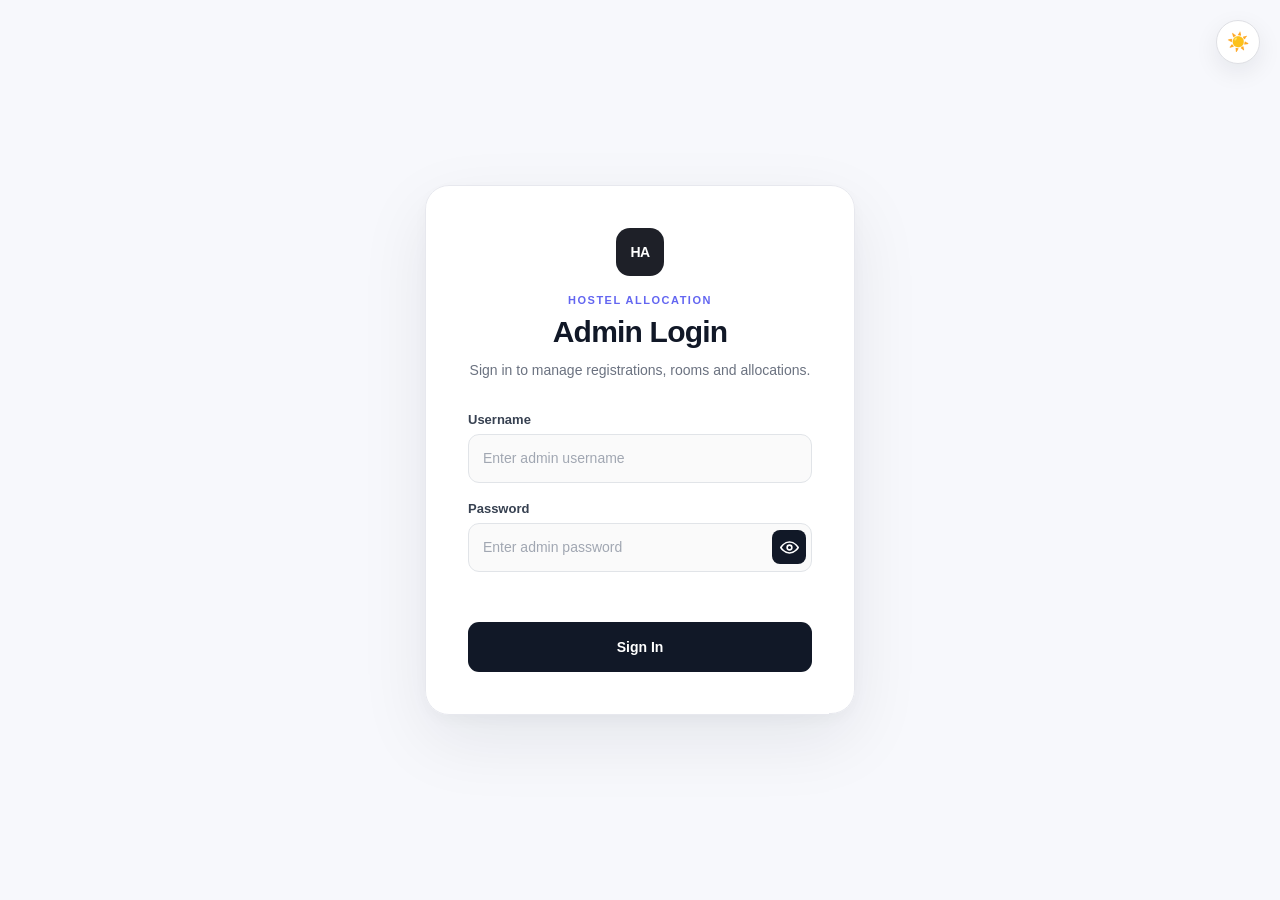
==== admin-dashboard.html @ cdb8f1ac "Add files via upload" ====
<!DOCTYPE html>
<html lang="en">
<head>
    <meta charset="UTF-8">
    <meta name="viewport" content="width=device-width, initial-scale=1.0">
    <title>Admin Dashboard - Hostel Allocation</title>
    <link rel="stylesheet" href="style.css">
    <link rel="stylesheet" href="admin-style.css">
    <link rel="stylesheet" href="admin-sidebar.css">
</head>
<body>

<div class="app-shell">

    <!-- MOBILE SIDEBAR TOGGLE -->
    <button type="button" id="sidebarToggle" class="sidebar-toggle" aria-label="Toggle sidebar" aria-expanded="false">
        <span></span><span></span><span></span>
    </button>

    <!-- SIDEBAR -->
    <aside class="sidebar" id="sidebar">

        <div class="sidebar-brand">
            <div class="brand-logo">HA</div>
            <div class="brand-text">
                <strong>Hostel Allocation</strong>
                <span>Admin Console</span>
            </div>
        </div>

        <nav class="sidebar-nav" id="sidebarNav">

            <button type="button" class="sidebar-link active" data-view="registrations">
                <span class="icon" aria-hidden="true">📋</span>
                <span>Registrations</span>
            </button>

            <div class="sidebar-section-label">Developer</div>

            <button type="button" class="sidebar-link" data-view="devtools">
                <span class="icon" aria-hidden="true">🛠️</span>
                <span>Dev Tools</span>
            </button>

        </nav>

        <div class="sidebar-footer">
            <span class="sidebar-footer-label">v1.0 · Admin Console</span>
        </div>

    </aside>

    <!-- BACKDROP for mobile sidebar -->
    <div class="sidebar-backdrop" id="sidebarBackdrop"></div>

    <div class="portal-container">

        <!-- NAVBAR -->
        <nav class="portal-nav">

            <div class="brand navbar-brand-mobile-hidden">
                <div class="brand-logo">HA</div>
                <div class="brand-text">
                    <strong>Hostel Allocation</strong>
                    <span>Admin Console</span>
                </div>
            </div>

            <div class="nav-actions">

                <button id="themeToggle" class="theme-toggle" type="button" aria-label="Toggle theme" title="Toggle theme">
                    <span id="themeIcon" aria-hidden="true">☀️</span>
                </button>

                <div class="user-menu" id="userMenu">

                    <button class="user-menu-btn" id="userMenuBtn" type="button" aria-label="Open account menu" aria-expanded="false" aria-haspopup="true">
                        <span class="user-avatar">
                            <svg viewBox="0 0 48 48" aria-hidden="true">
                                <circle cx="24" cy="17" r="8"/>
                                <path d="M8 40c1.8-8.1 7.7-12 16-12s14.2 3.9 16 12"/>
                            </svg>
                        </span>
                    </button>

                    <div class="user-dropdown" id="userDropdown" role="menu" aria-hidden="true">

                        <div class="dropdown-account">
                            <span class="dropdown-avatar">
                                <svg viewBox="0 0 48 48" aria-hidden="true">
                                    <circle cx="24" cy="17" r="8"/>
                                    <path d="M8 40c1.8-8.1 7.7-12 16-12s14.2 3.9 16 12"/>
                                </svg>
                            </span>
                            <div class="dropdown-account-info">
                                <strong id="dropdownAdminName">Admin</strong>
                                <span>Administrator</span>
                            </div>
                        </div>

                        <div class="dropdown-divider"></div>

                        <button type="button" id="dropdownLogoutBtn" class="dropdown-logout" role="menuitem">
                            <span class="logout-icon">
                                <svg viewBox="0 0 24 24" aria-hidden="true">
                                    <path d="M9 5H5v14h4"/>
                                    <path d="M14 8l4 4-4 4"/>
                                    <path d="M18 12H9"/>
                                </svg>
                            </span>
                            <span class="logout-text">Logout</span>
                        </button>

                    </div>

                </div>

            </div>

        </nav>

        <main class="portal-main admin-main">

            <!-- ================= REGISTRATIONS VIEW ================= -->
            <div class="sidebar-view" id="viewRegistrations">

                <div class="welcome-section">
                    <div>
                        <h1>Registered Students</h1>
                        <p>Everyone who has submitted their hostel registration.</p>
                    </div>
                </div>

                <!-- TABS -->
                <div class="admin-tabs" role="tablist">
                    <button type="button" class="admin-tab active" id="tabAllBtn" role="tab" aria-selected="true">
                        All Registrations
                    </button>
                    <button type="button" class="admin-tab" id="tabPriorityBtn" role="tab" aria-selected="false">
                        Priority List
                    </button>
                </div>

                <!-- ALL REGISTRATIONS TAB -->
                <div class="admin-tab-panel" id="tabAllPanel">

                    <div class="admin-toolbar">
                        <input type="text" id="regSearch" class="admin-search" placeholder="Search by name, enrollment ID, or email...">
                        <button id="refreshRegBtn" class="admin-btn secondary">Refresh</button>
                    </div>

                    <div class="admin-table-wrap">
                        <table class="admin-table" id="regTable">
                            <thead>
                                <tr>
                                    <th>Enrollment ID</th>
                                    <th>Name</th>
                                    <th>Gender</th>
                                    <th>Course</th>
                                    <th>Year</th>
                                    <th>Home Location</th>
                                    <th>Room Type</th>
                                    <th>Status</th>
                                    <th>Room</th>
                                </tr>
                            </thead>
                            <tbody id="regTableBody"></tbody>
                        </table>
                    </div>

                </div>

                <!-- PRIORITY LIST TAB -->
                <div class="admin-tab-panel" id="tabPriorityPanel" hidden>

                    <div class="admin-toolbar">
                        <input type="text" id="prioritySearch" class="admin-search" placeholder="Search by name, enrollment ID, or email...">
                        <button id="refreshPriorityBtn" class="admin-btn secondary">Refresh</button>
                    </div>

                    <div class="admin-table-wrap">
                        <table class="admin-table" id="priorityTable">
                            <thead>
                                <tr>
                                    <th>S.No</th>
                                    <th>Priority</th>
                                    <th>Enrollment ID</th>
                                    <th>Name</th>
                                    <th>Gender</th>
                                    <th>Course</th>
                                    <th>Year</th>
                                    <th>Home Location</th>
                                    <th>Room Type</th>
                                    <th>Status</th>
                                    <th>Room</th>
                                </tr>
                            </thead>
                            <tbody id="priorityTableBody"></tbody>
                        </table>
                    </div>

                </div>

            </div>

            <!-- ================= DEV TOOLS VIEW ================= -->
            <div class="sidebar-view" id="viewDevTools" hidden>

                <div class="welcome-section">
                    <div>
                        <h1>Dev Tools</h1>
                        <p>Seed sample data locally to test tables, search, and priority sorting.</p>
                    </div>
                </div>

                <section class="devtools-panel">

                    <div class="devtools-banner">
                        <strong>Local only.</strong>
                        Seeded rows live only in this browser tab and are never sent to your Google Sheet / API. Refreshing the page clears them.
                    </div>

                    <div class="devtools-stats">
                        <div class="stat-box">
                            <span class="stat-value" id="statTotal">0</span>
                            <span class="stat-label">Total Rows</span>
                        </div>
                        <div class="stat-box">
                            <span class="stat-value" id="statReal">0</span>
                            <span class="stat-label">Real Rows</span>
                        </div>
                        <div class="stat-box">
                            <span class="stat-value" id="statSeeded">0</span>
                            <span class="stat-label">Seeded Rows</span>
                        </div>
                    </div>

                    <div class="devtools-card">
                        <h2>Seed Fake Registrations</h2>
                        <p class="devtools-hint">Generates random students across Delhi / Outside Delhi / International, with mixed statuses and room types, so you can test the priority list and search right away.</p>

                        <div class="devtools-form-row">
                            <label for="seedCount">Number of records</label>
                            <input type="number" id="seedCount" min="1" max="1000" value="25">
                            <button id="seedGenerateBtn" class="admin-btn primary">Generate</button>
                        </div>
                    </div>

                    <div class="devtools-card">
                        <h2>Clear Data</h2>
                        <p class="devtools-hint">Remove only the fake rows you generated, or wipe everything currently loaded in this tab.</p>

                        <div class="devtools-form-row">
                            <button id="seedClearBtn" class="admin-btn secondary">Clear Seeded Data</button>
                            <button id="seedClearAllBtn" class="admin-btn danger">Clear All Data (local)</button>
                        </div>
                    </div>

                </section>

            </div>

        </main>

    </div>

</div>

<script src="admin-dashboard.js"></script>
<script src="admin-sidebar.js"></script>
<script src="admin-devtools.js"></script>
</body>
</html>
---- style.css ----
/* =========================================
   RESET
========================================= */

* {
    margin: 0;
    padding: 0;
    box-sizing: border-box;
}


/* =========================================
   BODY
========================================= */

body {

    min-height: 100vh;

    font-family:
        Inter,
        -apple-system,
        BlinkMacSystemFont,
        "Segoe UI",
        sans-serif;

    background: #0f1117;

    color: #e1e4ea;

}


/* =========================================
   BASE BUTTON
========================================= */

/*
   IMPORTANT:
   Do NOT give every button width/height here.
   Individual components control their own size.
*/

button {

    font-family: inherit;

    cursor: pointer;

}


button:disabled {

    cursor: not-allowed;

}


/* =========================================
   CONTAINER
========================================= */

.container {

    width: 100%;

    max-width: 430px;

}


/* =========================================
   CARD
========================================= */

.card {

    background: rgba(22, 24, 31, 0.92);

    backdrop-filter: blur(20px);

    -webkit-backdrop-filter: blur(20px);

    border: 1px solid rgba(255, 255, 255, 0.06);

    border-radius: 24px;

    padding: 42px;

    box-shadow:
        0 25px 70px rgba(0, 0, 0, 0.3),
        0 5px 20px rgba(0, 0, 0, 0.2);

    animation: appear 0.5s ease;

}


/* =========================================
   ANIMATION
========================================= */

@keyframes appear {

    from {

        opacity: 0;

        transform:
            translateY(15px)
            scale(0.98);

    }

    to {

        opacity: 1;

        transform:
            translateY(0)
            scale(1);

    }

}


/* =========================================
   HEADER
========================================= */

.card-header {

    text-align: center;

    margin-bottom: 30px;

}


.logo {

    width: 48px;

    height: 48px;

    margin: 0 auto 18px;

    display: flex;

    align-items: center;

    justify-content: center;

    border-radius: 14px;

    background: #1e2028;

    color: #e1e4ea;

    font-size: 14px;

    font-weight: 700;

    letter-spacing: -0.5px;

}


.eyebrow {

    display: inline-block;

    margin-bottom: 9px;

    color: #8b5cf6;

    font-size: 10px;

    font-weight: 700;

    letter-spacing: 1.5px;

}


.card h1 {

    font-size: 30px;

    line-height: 1.2;

    letter-spacing: -0.8px;

    margin-bottom: 9px;

    color: #f0f1f4;

}


.card-header p {

    color: #8b90a0;

    font-size: 14px;

    line-height: 1.6;

}


/* =========================================
   FORM
========================================= */

form {

    display: flex;

    flex-direction: column;

}


.input-group {

    margin-bottom: 18px;

}


label {

    display: block;

    margin-bottom: 7px;

    color: #c8ccd4;

    font-size: 13px;

    font-weight: 600;

}


/* =========================================
   INPUT
========================================= */

input {

    width: 100%;

    height: 49px;

    padding: 0 14px;

    border: 1px solid #2a2d36;

    border-radius: 11px;

    outline: none;

    background: #1a1c22;

    color: #e1e4ea;

    font-size: 14px;

    font-family: inherit;

    transition:
        border-color 0.2s ease,
        box-shadow 0.2s ease,
        background 0.2s ease;

}


input::placeholder {

    color: #5a5f6e;

}


input:hover {

    border-color: #3a3d46;

}


input:focus {

    background: #1a1c22;

    border-color: #6366f1;

    box-shadow:
        0 0 0 4px
        rgba(99, 102, 241, 0.15);

}


/* =========================================
   MESSAGE
========================================= */

#message {

    min-height: 20px;

    margin: 0 0 8px;

    color: #f87171;

    font-size: 13px;

    text-align: center;

}


/* =========================================
   PASSWORD FIELD (show/hide toggle)
========================================= */

.password-field {

    position: relative;

}


.password-field input {

    padding-right: 44px;

}


.password-toggle {

    position: absolute;

    top: 50%;

    right: 6px;

    transform: translateY(-50%);

    width: 34px;

    height: 34px;

    display: flex;

    align-items: center;

    justify-content: center;

    border: 0;

    border-radius: 8px;

    background: transparent;

    color: #8b90a0;

    cursor: pointer;

    transition:
        background 0.15s ease,
        color 0.15s ease;

}


.password-toggle:hover {

    background: rgba(255, 255, 255, 0.06);

    color: #e1e4ea;

}


.password-toggle svg {

    width: 19px;

    height: 19px;

    fill: none;

    stroke: currentColor;

    stroke-width: 2;

    stroke-linecap: round;

    stroke-linejoin: round;

}


body.light-theme .password-toggle {

    color: #8b90a0;

}


body.light-theme .password-toggle:hover {

    background: rgba(15, 23, 42, 0.05);

    color: #111827;

}


/* =========================================
   LOGIN OPTIONS
   (remember me + forgot password row)
========================================= */

.login-options {

    display: flex;

    align-items: center;

    justify-content: space-between;

    margin: -6px 0 18px;

    font-size: 12px;

}


.remember-me {

    display: flex;

    align-items: center;

    gap: 7px;

    color: #8b90a0;

    font-weight: 500;

    cursor: pointer;

}


.remember-me input {

    width: 15px;

    height: 15px;

    accent-color: #6366f1;

    cursor: pointer;

}


.forgot-link {

    color: #818cf8;

    font-weight: 600;

    text-decoration: none;

    transition: color 0.2s ease;

}


.forgot-link:hover {

    color: #6366f1;

    text-decoration: underline;

}


body.light-theme .remember-me {

    color: #6b7280;

}


body.light-theme .forgot-link {

    color: #6366f1;

}


body.light-theme .forgot-link:hover {

    color: #4f46e5;

}


/* =========================================
   FIELD HINT / ERROR (inline validation)
========================================= */

.field-hint {

    display: block;

    margin-top: 6px;

    font-size: 11px;

    color: #6b7080;

}


.input-group.field-invalid input {

    border-color: #ef4444;

    box-shadow:
        0 0 0 4px rgba(239, 68, 68, 0.12);

}


.input-group.field-invalid .field-hint {

    color: #f87171;

}


.input-group.field-valid input {

    border-color: #16a34a;

}


body.light-theme .field-hint {

    color: #9ca3af;

}


/* =========================================
   LOGIN LINK
========================================= */

.login-link {

    margin-top: 24px;

    text-align: center;

    color: #8b90a0;

    font-size: 13px;

}


.login-link a {

    color: #818cf8;

    font-weight: 600;

    text-decoration: none;

    transition: color 0.2s ease;

}


.login-link a:hover {

    color: #6366f1;

    text-decoration: underline;

}


/* =========================================
   STUDENT PORTAL
========================================= */

.portal-container {

    min-height: 100vh;

    background:
        radial-gradient(
            circle at 10% 0%,
            rgba(99, 102, 241, 0.06),
            transparent 30%
        ),
        #0f1117;

}


/* =========================================
   NAVBAR
========================================= */

.portal-nav {

    height: 76px;

    display: flex;

    align-items: center;

    justify-content: space-between;

    padding: 0 6%;

    background: rgba(15, 17, 23, 0.88);

    backdrop-filter: blur(18px);

    -webkit-backdrop-filter: blur(18px);

    border-bottom: 1px solid #1e2028;

    position: relative;

    z-index: 100;

}


.brand {

    display: flex;

    align-items: center;

    gap: 12px;

}


.brand-logo {

    width: 40px;

    height: 40px;

    border-radius: 12px;

    display: flex;

    align-items: center;

    justify-content: center;

    background: #1e2028;

    color: #e1e4ea;

    font-size: 13px;

    font-weight: 700;

    letter-spacing: 0.5px;

}


.brand strong {

    display: block;

    font-size: 15px;

    color: #f0f1f4;

}


.brand span {

    display: block;

    margin-top: 2px;

    font-size: 11px;

    color: #6b7080;

}


/* =========================================
   NAV ACTIONS
========================================= */

.nav-actions {

    display: flex;

    align-items: center;

    gap: 10px;

}


/* =========================================
   THEME TOGGLE
========================================= */

.theme-toggle {

    width: 38px;

    height: 38px;

    margin: 0;

    padding: 0;

    display: flex;

    align-items: center;

    justify-content: center;

    border: 1px solid #292d38;

    border-radius: 10px;

    background: #101218;

    color: #ffffff;

    cursor: pointer;

    font-size: 16px;

    transition:
        background 0.2s ease,
        border-color 0.2s ease,
        transform 0.2s ease;

}


.theme-toggle:hover {

    background: #191c23;

    border-color: #414652;

    transform: translateY(-1px);

}


/* =========================================
   USER MENU
========================================= */

.user-menu {

    position: relative;

}


/* =========================================
   USER AVATAR BUTTON
========================================= */

.user-menu-btn {

    width: 42px;

    height: 42px;

    margin: 0;

    padding: 0;

    display: flex;

    align-items: center;

    justify-content: center;

    border: 1px solid #292d38;

    border-radius: 50%;

    background: #16181f;

    color: #c8ccd4;

    cursor: pointer;

    box-shadow: none;

    transition:
        background 0.2s ease,
        border-color 0.2s ease,
        transform 0.2s ease,
        box-shadow 0.2s ease;

}


.user-menu-btn:hover {

    background: #1e2028;

    border-color: #414652;

    transform: translateY(-1px);

    box-shadow:
        0 6px 18px rgba(0, 0, 0, 0.22);

}


.user-menu-btn:active {

    transform: scale(0.96);

    box-shadow: none;

}


/* =========================================
   USER AVATAR
========================================= */

.user-avatar {

    width: 31px;

    height: 31px;

    display: flex;

    align-items: center;

    justify-content: center;

    border-radius: 50%;

    background: #252830;

    color: #c8ccd4;

}


.user-avatar-icon {

    width: 24px;

    height: 24px;

    display: block;

    fill: none;

    stroke: currentColor;

    stroke-width: 2.5;

    stroke-linecap: round;

    stroke-linejoin: round;

}


/* =========================================
   USER DROPDOWN
========================================= */

.user-dropdown {

    position: absolute;

    top: calc(100% + 10px);

    right: 0;

    width: 235px;

    padding: 8px;

    background: #16181f;

    border: 1px solid #292d38;

    border-radius: 15px;

    box-shadow:
        0 18px 45px rgba(0, 0, 0, 0.42),
        0 5px 15px rgba(0, 0, 0, 0.25);

    opacity: 0;

    visibility: hidden;

    transform:
        translateY(-6px)
        scale(0.97);

    transform-origin: top right;

    pointer-events: none;

    transition:
        opacity 0.18s ease,
        transform 0.18s ease,
        visibility 0.18s ease;

    z-index: 1000;

}


.user-menu.open .user-dropdown {

    opacity: 1;

    visibility: visible;

    transform:
        translateY(0)
        scale(1);

    pointer-events: auto;

}


/* =========================================
   DROPDOWN ACCOUNT HEADER
========================================= */

.dropdown-account {

    display: flex;

    align-items: center;

    gap: 11px;

    padding: 10px 9px 12px;

}


.dropdown-avatar {

    width: 38px;

    height: 38px;

    flex-shrink: 0;

    display: flex;

    align-items: center;

    justify-content: center;

    border-radius: 50%;

    background: #252830;

    color: #c8ccd4;

}


.dropdown-avatar svg {

    width: 27px;

    height: 27px;

    fill: none;

    stroke: currentColor;

    stroke-width: 2.3;

    stroke-linecap: round;

    stroke-linejoin: round;

}


.dropdown-account-info {

    min-width: 0;

}


.dropdown-account-info strong {

    display: block;

    color: #f0f1f4;

    font-size: 13px;

    font-weight: 650;

    line-height: 1.3;

}


.dropdown-account-info span {

    display: block;

    margin-top: 3px;

    color: #6f7482;

    font-size: 10px;

    line-height: 1.3;

}


/* =========================================
   DROPDOWN DIVIDER
========================================= */

.dropdown-divider {

    height: 1px;

    margin: 2px 5px 6px;

    background: #252830;

}


/* =========================================
   DROPDOWN LOGOUT
========================================= */

.dropdown-logout {

    width: 100%;

    height: 42px;

    margin: 0;

    padding: 0 10px;

    display: flex;

    align-items: center;

    gap: 10px;

    border: 0;

    border-radius: 10px;

    background: transparent;

    color: #f87171;

    font-family: inherit;

    font-size: 12px;

    font-weight: 600;

    text-align: left;

    cursor: pointer;

    box-shadow: none;

    transition:
        background 0.18s ease,
        color 0.18s ease;

}

/* =========================================
   DROPDOWN - ADMIN LOGIN LINK
   Add this to style.css, near the
   .dropdown-logout rules
========================================= */

.dropdown-admin-link {

    width: 100%;

    height: 42px;

    margin: 0;

    padding: 0 10px;

    display: flex;

    align-items: center;

    gap: 10px;

    border: 0;

    border-radius: 10px;

    background: transparent;

    color: #c8ccd4;

    font-family: inherit;

    font-size: 12px;

    font-weight: 600;

    text-align: left;

    text-decoration: none;

    cursor: pointer;

    box-shadow: none;

    transition:
        background 0.18s ease,
        color 0.18s ease;

}


.dropdown-admin-link:hover {

    background: rgba(255, 255, 255, 0.06);

    color: #f0f1f4;

}


.admin-link-icon {

    width: 29px;

    height: 29px;

    display: flex;

    align-items: center;

    justify-content: center;

    border-radius: 8px;

    background: rgba(255, 255, 255, 0.06);

}


.admin-link-icon svg {

    width: 16px;

    height: 16px;

    fill: none;

    stroke: currentColor;

    stroke-width: 1.8;

    stroke-linecap: round;

    stroke-linejoin: round;

}


/* =========================================
   LIGHT THEME
========================================= */

body.light-theme .dropdown-admin-link {

    color: #363941;

}


body.light-theme .dropdown-admin-link:hover {

    background: rgba(15, 23, 42, 0.05);

    color: #17191d;

}


body.light-theme .admin-link-icon {

    background: rgba(15, 23, 42, 0.05);

}


.dropdown-logout:hover {

    background: rgba(248, 113, 113, 0.10);

    color: #ff8585;

    transform: none;

    box-shadow: none;

}


.dropdown-logout:active {

    transform: none;

    box-shadow: none;

}


.logout-icon {

    width: 29px;

    height: 29px;

    display: flex;

    align-items: center;

    justify-content: center;

    border-radius: 8px;

    background: rgba(248, 113, 113, 0.09);

}


.logout-icon svg {

    width: 16px;

    height: 16px;

    fill: none;

    stroke: currentColor;

    stroke-width: 1.8;

    stroke-linecap: round;

    stroke-linejoin: round;

}


/* =========================================
   MAIN
========================================= */

.portal-main {

    width: min(1100px, 88%);

    margin: 0 auto;

    padding: 55px 0 70px;

}


/* =========================================
   WELCOME
========================================= */

.welcome-section {

    display: flex;

    justify-content: space-between;

    align-items: flex-end;

    gap: 30px;

    margin-bottom: 32px;

}


.welcome-section h1 {

    margin: 0;

    font-size: clamp(28px, 4vw, 42px);

    line-height: 1.1;

    letter-spacing: -1.5px;

    color: #f0f1f4;

}


.welcome-section p {

    margin: 12px 0 0;

    color: #8b90a0;

    font-size: 14px;

}


.enrollment-badge {

    min-width: 155px;

    padding: 14px 18px;

    background: #16181f;

    border: 1px solid #252830;

    border-radius: 14px;

}


.enrollment-badge span {

    display: block;

    color: #6b7080;

    font-size: 10px;

    text-transform: uppercase;

    letter-spacing: 1px;

}


.enrollment-badge strong {

    display: block;

    margin-top: 5px;

    color: #e1e4ea;

    font-size: 16px;

}


/* =========================================
   PROFILE CARD
========================================= */

.profile-card {

    padding: 28px;

    border-radius: 20px;

    background: #16181f;

    color: #e1e4ea;

    border: 1px solid #252830;

    box-shadow:
        0 20px 45px rgba(0, 0, 0, 0.12);

    margin-bottom: 24px;

}


.profile-card-top {

    display: flex;

    justify-content: space-between;

    align-items: center;

    gap: 20px;

}


.section-label {

    display: block;

    margin-bottom: 7px;

    font-size: 9px;

    font-weight: 700;

    letter-spacing: 1.5px;

    color: #6b7080;

}


.profile-card h2 {

    margin: 0;

    font-size: 21px;

    color: #f0f1f4;

}


.profile-card p {

    margin: 8px 0 0;

    max-width: 570px;

    color: #8b90a0;

    font-size: 13px;

    line-height: 1.6;

}


.completion-circle {

    width: 62px;

    height: 62px;

    flex-shrink: 0;

    display: flex;

    align-items: center;

    justify-content: center;

    border-radius: 50%;

    border: 3px solid #33363f;

    background: #1e2028;

    color: #e1e4ea;

    font-size: 13px;

    font-weight: 700;

}


.progress-container {

    width: 100%;

    height: 5px;

    margin-top: 25px;

    border-radius: 10px;

    background: #252830;

    overflow: hidden;

}


.progress-bar {

    width: 0%;

    height: 100%;

    border-radius: inherit;

    background: #e1e4ea;

    transition: width 0.5s ease;

}


.profile-status {

    display: flex;

    justify-content: space-between;

    align-items: center;

    gap: 20px;

    margin-top: 20px;

}


#profileStatus {

    color: #8b90a0;

    font-size: 12px;

}


.profile-status button {

    width: auto;

    height: auto;

    margin: 0;

    padding: 11px 16px;

    border: 0;

    border-radius: 10px;

    background: #e1e4ea;

    color: #0f1117;

    font-size: 12px;

    font-weight: 700;

    cursor: pointer;

    transition:
        transform 0.2s ease,
        box-shadow 0.2s ease;

}


.profile-status button:hover {

    transform: translateY(-2px);

    box-shadow:
        0 8px 20px rgba(0, 0, 0, 0.18);

}


.profile-status button span {

    margin-left: 7px;

}


/* =========================================
   DASHBOARD GRID
========================================= */

.dashboard-grid {

    display: grid;

    grid-template-columns:
        repeat(3, 1fr);

    gap: 16px;

}


.dashboard-card {

    padding: 24px;

    min-height: 230px;

    display: flex;

    flex-direction: column;

    background: #16181f;

    border: 1px solid #252830;

    border-radius: 18px;

    transition:
        transform 0.25s ease,
        box-shadow 0.25s ease,
        background 0.25s ease,
        border-color 0.25s ease;

}


.dashboard-card:hover {

    transform: translateY(-4px);

    background: #1a1c24;

    border-color: #33363f;

    box-shadow:
        0 15px 35px rgba(0, 0, 0, 0.08);

}


.card-icon {

    width: 42px;

    height: 42px;

    display: flex;

    align-items: center;

    justify-content: center;

    border-radius: 12px;

    background: #1e2028;

    border: 1px solid #252830;

    font-size: 18px;

    margin-bottom: 22px;

}


.card-label {

    font-size: 9px;

    font-weight: 700;

    letter-spacing: 1.4px;

    color: #6b7080;

}


.dashboard-card h3 {

    margin: 7px 0 8px;

    font-size: 17px;

    color: #f0f1f4;

}


.dashboard-card p {

    margin: 0;

    color: #8b90a0;

    font-size: 12px;

    line-height: 1.65;

}


.card-link {

    width: auto;

    height: auto;

    align-self: flex-start;

    margin-top: auto;

    padding: 0;

    border: 0;

    background: transparent;

    color: #e1e4ea;

    font-size: 12px;

    font-weight: 700;

    cursor: pointer;

}


.card-link span {

    margin-left: 6px;

    transition: margin 0.2s ease;

}


.card-link:not(:disabled):hover span {

    margin-left: 10px;

}


.card-link:disabled {

    color: #4b5060;

    cursor: not-allowed;

}


.locked-card {

    background: #12131a;

}


/* =========================================
   ACCOUNT
========================================= */

.account-section {

    margin-top: 24px;

    padding: 25px;

    background: #16181f;

    border: 1px solid #252830;

    border-radius: 18px;

}


.account-section h2 {

    margin: 0 0 20px;

    font-size: 17px;

    color: #f0f1f4;

}


.account-row {

    display: flex;

    justify-content: space-between;

    align-items: center;

    padding: 14px 0;

    border-top: 1px solid #1e2028;

    font-size: 13px;

}


.account-row span {

    color: #6b7080;

}


.account-row strong {

    color: #e1e4ea;

}


.active-status {

    color: #16a34a !important;

}


/* =========================================
   PROFILE PAGE
========================================= */

.profile-page {

    min-height: 100vh;

    padding: 55px 20px 80px;

    background: #0f1117;

}


.form-header {

    width: min(620px, 100%);

    margin: 0 auto 28px;

}


.back-link {

    display: inline-block;

    margin-bottom: 35px;

    color: #8b90a0;

    text-decoration: none;

    font-size: 13px;

    font-weight: 600;

    transition: 0.2s ease;

}


.back-link:hover {

    color: #f0f1f4;

    transform: translateX(-3px);

}


.form-header h1 {

    margin: 0;

    color: #f0f1f4;

    font-size: 36px;

    letter-spacing: -1.2px;

}


.form-header p {

    margin-top: 10px;

    color: #8b90a0;

    font-size: 14px;

    line-height: 1.6;

}


.profile-form-card {

    width: min(620px, 100%);

    margin: 0 auto;

    padding: 30px;

    background: #16181f;

    border: 1px solid #252830;

    border-radius: 20px;

    box-shadow:
        0 15px 40px rgba(0, 0, 0, 0.25);

}


#profileForm {

    display: flex;

    flex-direction: column;

    gap: 20px;

}


.form-group {

    display: flex;

    flex-direction: column;

}


.form-group label {

    margin-bottom: 7px;

    color: #c8ccd4;

    font-size: 12px;

    font-weight: 700;

}


.form-group input,
.form-group select {

    width: 100%;

    padding: 13px 14px;

    border: 1px solid #2a2d36;

    border-radius: 10px;

    outline: none;

    background: #1a1c22;

    color: #e1e4ea;

    font-family: inherit;

    font-size: 13px;

    transition:
        border-color 0.2s ease,
        box-shadow 0.2s ease;

}


.form-group input:focus,
.form-group select:focus {

    border-color: #6366f1;

    box-shadow:
        0 0 0 3px rgba(99, 102, 241, 0.08);

}


.form-group input[readonly] {

    background: #12131a;

    color: #6b7080;

    cursor: not-allowed;

}


.form-group small {

    margin-top: 6px;

    color: #5a5f6e;

    font-size: 10px;

}


#saveProfileBtn {

    width: 100%;

    height: auto;

    margin-top: 5px;

    padding: 14px;

    border: none;

    border-radius: 11px;

    background: #e1e4ea;

    color: #0f1117;

    font-family: inherit;

    font-size: 13px;

    font-weight: 700;

    cursor: pointer;

    transition:
        transform 0.2s ease,
        box-shadow 0.2s ease,
        opacity 0.2s ease;

}


#saveProfileBtn:hover {

    background: #ffffff;

    transform: translateY(-2px);

    box-shadow:
        0 10px 25px rgba(0, 0, 0, 0.25);

}


#saveProfileBtn:disabled {

    opacity: 0.6;

    cursor: not-allowed;

    transform: none;

    box-shadow: none;

}


#saveProfileBtn span:last-child {

    margin-left: 7px;

}


#profileMessage {

    min-height: 18px;

    margin: 0;

    color: #8b90a0;

    text-align: center;

    font-size: 12px;

}


/* =========================================
   THEME TRANSITION
========================================= */

.theme-transition,
.theme-transition *,
.theme-transition *::before,
.theme-transition *::after {

    transition:
        background 0.4s ease,
        color 0.4s ease,
        border-color 0.4s ease,
        box-shadow 0.4s ease,
        opacity 0.4s ease !important;

}


/* =========================================
   FLOATING THEME TOGGLE
========================================= */

.floating-toggle {

    position: fixed;

    top: 20px;

    right: 20px;

    z-index: 999;

    width: 44px;

    height: 44px;

    display: flex;

    align-items: center;

    justify-content: center;

    border: 1px solid #292d38;

    border-radius: 50%;

    background: #16181f;

    color: #ffffff;

    cursor: pointer;

    font-size: 18px;

    box-shadow:
        0 8px 24px rgba(0, 0, 0, 0.3);

    transition:
        background 0.2s ease,
        border-color 0.2s ease,
        transform 0.2s ease,
        box-shadow 0.2s ease;

}


.floating-toggle:hover {

    background: #1e2028;

    border-color: #414652;

    transform: translateY(-2px);

    box-shadow:
        0 12px 32px rgba(0, 0, 0, 0.4);

}


/* =========================================
   DARK SCROLLBAR
========================================= */

::-webkit-scrollbar {

    width: 8px;

}


::-webkit-scrollbar-track {

    background: #0f1117;

}


::-webkit-scrollbar-thumb {

    background: #2a2d36;

    border-radius: 10px;

}


::-webkit-scrollbar-thumb:hover {

    background: #3a3d46;

}


/* =========================================
   LIGHT THEME
========================================= */

body.light-theme {

    background: #f5f6f8;

    color: #15171b;

}


/* =========================================
   LOGIN / REGISTER LIGHT
========================================= */

body.light-theme .card {

    background: rgba(255, 255, 255, 0.92);

    border: 1px solid rgba(255, 255, 255, 0.8);

    box-shadow:
        0 25px 70px rgba(15, 23, 42, 0.08),
        0 5px 20px rgba(15, 23, 42, 0.04);

}


body.light-theme .card h1 {

    color: #111827;

}


body.light-theme .card-header p {

    color: #6b7280;

}


body.light-theme label {

    color: #374151;

}


body.light-theme input,
body.light-theme select,
body.light-theme textarea {

    background: #fafafa;

    border-color: #e1e4e8;

    color: #111827;

}


body.light-theme input::placeholder,
body.light-theme textarea::placeholder {

    color: #a1a7b2;

}


body.light-theme input:hover,
body.light-theme select:hover,
body.light-theme textarea:hover {

    border-color: #c9cdd4;

}


body.light-theme input:focus,
body.light-theme select:focus,
body.light-theme textarea:focus {

    background: #ffffff;

    border-color: #6366f1;

    box-shadow:
        0 0 0 4px rgba(99, 102, 241, 0.10);

}


body.light-theme .login-link {

    color: #6b7280;

}


body.light-theme .login-link a {

    color: #6366f1;

}


body.light-theme .login-link a:hover {

    color: #4f46e5;

}


body.light-theme #message {

    color: #ef4444;

}


/* =========================================
   PROFILE LIGHT
========================================= */

body.light-theme .profile-page {

    background:
        radial-gradient(
            circle at 20% 0%,
            rgba(99, 102, 241, 0.08),
            transparent 35%
        ),
        #f7f8fc;

}


body.light-theme .form-header h1 {

    color: #111827;

}


body.light-theme .form-header p {

    color: #737986;

}


body.light-theme .back-link {

    color: #6b7280;

}


body.light-theme .back-link:hover {

    color: #111827;

}


body.light-theme .profile-form-card {

    background: white;

    border: 1px solid #e7e8ee;

    box-shadow:
        0 15px 40px rgba(17, 24, 39, 0.06);

}


body.light-theme .profile-form-card label {

    color: #374151;

}


body.light-theme .profile-form-card input,
body.light-theme .profile-form-card select {

    background: white;

    border-color: #e1e4ea;

    color: #111827;

}


body.light-theme .profile-form-card input[readonly] {

    background: #f5f6f8;

    color: #6b7280;

}


body.light-theme .profile-form-card small {

    color: #9ca3af;

}


body.light-theme #saveProfileBtn {

    background: #111827;

    color: white;

}


body.light-theme #saveProfileBtn:hover {

    background: #1f2937;

}


body.light-theme #profileMessage {

    color: #6b7280;

}


/* =========================================
   PORTAL LIGHT
========================================= */

body.light-theme .portal-container {

    background:
        radial-gradient(
            circle at 10% 0%,
            rgba(99, 102, 241, 0.08),
            transparent 30%
        ),
        #f7f8fc;

}


body.light-theme .portal-nav {

    background: rgba(255, 255, 255, 0.88);

    border-bottom-color: #e4e6eb;

}


body.light-theme .brand strong {

    color: #17191d;

}


body.light-theme .brand span {

    color: #858a94;

}


body.light-theme .brand-logo {

    background: #17191d;

    color: #ffffff;

}


body.light-theme .theme-toggle {

    background: #ffffff;

    border-color: #dedfe4;

    color: #17191d;

}


body.light-theme .theme-toggle:hover {

    background: #f0f1f3;

    border-color: #cfd1d7;

}


/* =========================================
   PORTAL USER MENU LIGHT
========================================= */

body.light-theme .user-menu-btn {

    background: #ffffff;

    border-color: #dedfe4;

    color: #363941;

}


body.light-theme .user-menu-btn:hover {

    background: #f4f5f7;

    border-color: #cfd1d7;

    box-shadow:
        0 6px 18px rgba(15, 23, 42, 0.10);

}


body.light-theme .user-avatar {

    background: #eef0f3;

    color: #4b4f58;

}


body.light-theme .user-dropdown {

    background: #ffffff;

    border-color: #e1e3e8;

    box-shadow:
        0 18px 45px rgba(15, 23, 42, 0.13),
        0 5px 15px rgba(15, 23, 42, 0.06);

}


body.light-theme .dropdown-avatar {

    background: #eef0f3;

    color: #4b4f58;

}


body.light-theme .dropdown-account-info strong {

    color: #17191d;

}


body.light-theme .dropdown-account-info span {

    color: #858a94;

}


body.light-theme .dropdown-divider {

    background: #eceef1;

}


body.light-theme .dropdown-logout {

    color: #dc2626;

}


body.light-theme .dropdown-logout:hover {

    background: #fef2f2;

    color: #b91c1c;

}


body.light-theme .logout-icon {

    background: #fef2f2;

}


/* =========================================
   PORTAL CONTENT LIGHT
========================================= */

body.light-theme .welcome-section h1 {

    color: #15171b;

}


body.light-theme .welcome-section p {

    color: #70757f;

}


body.light-theme .eyebrow {

    color: #7c3aed;

}


body.light-theme .enrollment-badge {

    background: #ffffff;

    border-color: #e2e4e8;

}


body.light-theme .enrollment-badge span {

    color: #858a94;

}


body.light-theme .enrollment-badge strong {

    color: #202329;

}


body.light-theme .profile-card {

    background:
        linear-gradient(
            135deg,
            #ffffff,
            #f8f9fa
        );

    border: 1px solid #e2e4e8;

}


body.light-theme .section-label {

    color: #858a94;

}


body.light-theme .profile-card h2 {

    color: #17191d;

}


body.light-theme .profile-card p {

    color: #70757f;

}


body.light-theme .completion-circle {

    background: #f3f4f6;

    border-color: #dfe1e5;

    color: #17191d;

}


body.light-theme .progress-container {

    background: #e1e3e7;

}


body.light-theme .progress-bar {

    background: #17191d;

}


body.light-theme .profile-status > span {

    color: #777c86;

}


body.light-theme .profile-status button {

    background: #111827;

    color: #ffffff;

}


body.light-theme .profile-status button:hover {

    background: #1f2937;

}


body.light-theme .dashboard-card {

    background: #ffffff;

    border-color: #e2e4e8;

}


body.light-theme .dashboard-card:hover {

    background: #fafafa;

    border-color: #d3d6dc;

}


body.light-theme .card-icon {

    background: #f2f3f5;

    border-color: #e1e3e7;

}


body.light-theme .card-label {

    color: #858a94;

}


body.light-theme .dashboard-card h3 {

    color: #17191d;

}


body.light-theme .dashboard-card p {

    color: #737881;

}


body.light-theme .card-link {

    color: #292c32;

}


body.light-theme .card-link:hover:not(:disabled) {

    color: #000000;

}


body.light-theme .card-link:disabled {

    color: #a0a4ac;

}


body.light-theme .locked-card {

    background: #fafafa;

}


body.light-theme .account-section {

    background: #ffffff;

    border-color: #e2e4e8;

}


body.light-theme .account-section h2 {

    color: #17191d;

}


body.light-theme .account-row {

    border-top-color: #ececef;

}


body.light-theme .account-row span {

    color: #777c86;

}


body.light-theme .account-row strong {

    color: #292c32;

}


body.light-theme .active-status {

    color: #16a34a !important;

}


/* =========================================
   FLOATING TOGGLE LIGHT
========================================= */

body.light-theme .floating-toggle {

    background: #ffffff;

    border-color: #dedfe4;

    color: #17191d;

    box-shadow:
        0 8px 24px rgba(15, 23, 42, 0.08);

}


body.light-theme .floating-toggle:hover {

    background: #f0f1f3;

    border-color: #cfd1d7;

    box-shadow:
        0 12px 32px rgba(15, 23, 42, 0.12);

}


/* =========================================
   LIGHT SCROLLBAR
========================================= */

body.light-theme::-webkit-scrollbar-track {

    background: #f5f6f8;

}


body.light-theme::-webkit-scrollbar-thumb {

    background: #cfd2d8;

}


body.light-theme::-webkit-scrollbar-thumb:hover {

    background: #b8bbc2;

}


/* =========================================
   MOBILE — PORTAL
========================================= */

@media (max-width: 800px) {

    .portal-nav {

        padding: 0 5%;

    }


    .portal-main {

        width: 90%;

        padding-top: 35px;

    }


    .welcome-section {

        align-items: flex-start;

        flex-direction: column;

    }


    .enrollment-badge {

        width: 100%;

    }


    .dashboard-grid {

        grid-template-columns: 1fr;

    }


    .profile-card-top {

        align-items: flex-start;

    }

}


/* =========================================
   MOBILE — SMALL
========================================= */

@media (max-width: 600px) {

    .profile-page {

        padding-top: 35px;

    }


    .form-header h1 {

        font-size: 29px;

    }


    .profile-form-card {

        padding: 22px;

    }

}


/* =========================================
   MOBILE — VERY SMALL
========================================= */

@media (max-width: 500px) {

    body {

        padding: 0;

    }


    .card {

        padding: 32px 24px;

        border-radius: 20px;

    }


    .card h1 {

        font-size: 27px;

    }


    .portal-nav {

        height: 68px;

    }


    .brand {

        gap: 9px;

    }


    .brand-logo {

        width: 36px;

        height: 36px;

        border-radius: 10px;

    }


    .brand strong {

        font-size: 14px;

    }


    .brand span {

        font-size: 10px;

    }


    .theme-toggle {

        width: 36px;

        height: 36px;

        font-size: 15px;

    }


    .user-menu-btn {

        width: 40px;

        height: 40px;

    }


    .user-avatar {

        width: 29px;

        height: 29px;

    }


    .user-dropdown {

        right: -2px;

        width: 220px;

    }


    .profile-card {

        padding: 21px;

    }


    .profile-status {

        align-items: flex-start;

        flex-direction: column;

    }


    .profile-status button {

        width: 100%;

    }

}
/* =========================================================
   AUTH PAGE FIX
   Login + Register
   IMPORTANT:
   Keep this section at the VERY END of style.css
========================================================= */


/* =========================================================
   AUTH PAGE BODY
   Only affects pages containing .card
========================================================= */

body:has(.card) {

    min-height: 100vh;

    margin: 0;

    padding: 20px;

    display: flex;

    justify-content: center;

    align-items: center;

    background: #0f1117;

    color: #e1e4ea;

}


/* =========================================================
   AUTH CONTAINER
========================================================= */

body:has(.card) .container {

    width: 100%;

    max-width: 430px;

    margin: 0 auto;

}


/* =========================================================
   AUTH CARD
========================================================= */

body:has(.card) .card {

    width: 100%;

    max-width: 430px;

    margin: 0 auto;

    padding: 42px;

    background: rgba(22, 24, 31, 0.92);

    border: 1px solid rgba(255, 255, 255, 0.06);

    border-radius: 24px;

    box-shadow:
        0 25px 70px rgba(0, 0, 0, 0.30),
        0 5px 20px rgba(0, 0, 0, 0.20);

    backdrop-filter: blur(20px);

    -webkit-backdrop-filter: blur(20px);

}


/* =========================================================
   AUTH HEADER
========================================================= */

body:has(.card) .card-header {

    text-align: center;

    margin-bottom: 30px;

}


body:has(.card) .card-header .logo {

    width: 48px;

    height: 48px;

    margin: 0 auto 18px;

    display: flex;

    align-items: center;

    justify-content: center;

    border-radius: 14px;

    background: #1e2028;

    color: #ffffff;

    font-size: 14px;

    font-weight: 700;

}


body:has(.card) .card-header .eyebrow {

    display: block;

    margin-bottom: 8px;

    color: #8b5cf6;

    font-size: 11px;

    font-weight: 700;

    letter-spacing: 1.5px;

}


body:has(.card) .card-header h1 {

    margin: 0 0 9px;

    color: #f0f1f4;

    font-size: 30px;

    line-height: 1.2;

    letter-spacing: -0.8px;

}


body:has(.card) .card-header p {

    margin: 0;

    color: #8b90a0;

    font-size: 14px;

    line-height: 1.6;

}


/* =========================================================
   AUTH FORM
========================================================= */

body:has(.card) form {

    width: 100%;

    display: flex;

    flex-direction: column;

}


body:has(.card) .input-group {

    width: 100%;

    margin-bottom: 18px;

}


body:has(.card) .input-group label {

    display: block;

    margin-bottom: 7px;

    color: #c8ccd4;

    font-size: 13px;

    font-weight: 600;

}


/* =========================================================
   AUTH INPUTS
========================================================= */

body:has(.card) input {

    width: 100%;

    height: 49px;

    padding: 0 14px;

    border: 1px solid #2a2d36;

    border-radius: 11px;

    outline: none;

    background: #1a1c22;

    color: #e1e4ea;

    font-family: inherit;

    font-size: 14px;

    transition:
        border-color 0.2s ease,
        box-shadow 0.2s ease,
        background 0.2s ease;
}

/* =========================================================
   CHECKBOX OVERRIDE
   body:has(.card) input applies width:100%/height:49px to
   ALL inputs, including the "remember me" checkbox. This
   restores it to a normal small checkbox.
========================================================= */

body:has(.card) input[type="checkbox"] {

    width: 15px;

    height: 15px;

    accent-color: #6366f1;

    cursor: pointer;

}


body:has(.card) input::placeholder {

    color: #5a5f6e;

}


body:has(.card) input:hover {

    border-color: #3a3d46;

}


body:has(.card) input:focus {

    background: #1a1c22;

    border-color: #6366f1;

    box-shadow:
        0 0 0 4px
        rgba(99, 102, 241, 0.15);

}


/* =========================================================
   AUTH SUBMIT BUTTON
   Prevents portal button styles from affecting login/register
========================================================= */

body:has(.card) form button {

    width: 100%;

    height: 50px;

    margin-top: 4px;

    padding: 0 16px;

    border: none;

    border-radius: 11px;

    background: #e1e4ea;

    color: #0f1117;

    font-family: inherit;

    font-size: 14px;

    font-weight: 700;

    cursor: pointer;

    transition:
        transform 0.2s ease,
        background 0.2s ease,
        box-shadow 0.2s ease,
        opacity 0.2s ease;

}


body:has(.card) form button:hover {

    background: #ffffff;

    transform: translateY(-1px);

    box-shadow:
        0 8px 20px
        rgba(0, 0, 0, 0.20);

}


body:has(.card) form button:active {

    transform: translateY(0);

}


body:has(.card) form button:disabled {

    opacity: 0.6;

    cursor: not-allowed;

    transform: none;

    box-shadow: none;

}


/* =========================================================
   PASSWORD TOGGLE OVERRIDE
   The rules above target every <button> inside a form on an
   auth page (.card), which was meant for the big submit
   button - but it also caught the small eye-icon password
   toggle buttons, stretching them to full width/height with
   a light background. These overrides win the cascade (extra
   .password-toggle class = higher specificity) and restore
   the toggle button to a small icon-sized control.
========================================================= */

body:has(.card) form button.password-toggle {

    position: absolute;

    top: 50%;

    right: 6px;

    transform: translateY(-50%);

    width: 34px;

    height: 34px;

    min-width: 34px;

    margin: 0;

    padding: 0;

    display: flex;

    align-items: center;

    justify-content: center;

    border: 0;

    border-radius: 8px;

    background: transparent;

    color: #8b90a0;

    font-family: inherit;

    font-size: inherit;

    font-weight: normal;

    box-shadow: none;

}


body:has(.card) form button.password-toggle:hover {

    background: rgba(255, 255, 255, 0.06);

    color: #e1e4ea;

    transform: translateY(-50%);

    box-shadow: none;

}


body:has(.card) form button.password-toggle:active {

    transform: translateY(-50%);

    box-shadow: none;

}


body:has(.card) form button.password-toggle:disabled {

    opacity: 0.5;

    cursor: not-allowed;

    transform: translateY(-50%);

    box-shadow: none;

}


body.light-theme:has(.card) form button.password-toggle:hover {

    background: rgba(15, 23, 42, 0.05);

    color: #111827;

}


/* =========================================================
   AUTH MESSAGE
========================================================= */

body:has(.card) #message {

    min-height: 20px;

    margin: 0 0 8px;

    color: #f87171;

    font-size: 13px;

    text-align: center;

}


/* =========================================================
   AUTH LOGIN / REGISTER LINK
========================================================= */

body:has(.card) .login-link {

    margin-top: 24px;

    text-align: center;

    color: #8b90a0;

    font-size: 13px;

}


body:has(.card) .login-link a {

    color: #818cf8;

    font-weight: 600;

    text-decoration: none;

    transition: color 0.2s ease;

}


body:has(.card) .login-link a:hover {

    color: #a5b4fc;

    text-decoration: underline;

}


/* =========================================================
   AUTH PAGE LIGHT THEME
========================================================= */

body.light-theme:has(.card) {

    background: #f7f8fc;

    color: #111827;

}


body.light-theme:has(.card) .card {

    background: rgba(255, 255, 255, 0.94);

    border: 1px solid #e7e8ee;

    box-shadow:
        0 25px 70px rgba(15, 23, 42, 0.08),
        0 5px 20px rgba(15, 23, 42, 0.04);

}


body.light-theme:has(.card) .card-header h1 {

    color: #111827;

}


body.light-theme:has(.card) .card-header p {

    color: #6b7280;

}


body.light-theme:has(.card) .card-header .eyebrow {

    color: #6366f1;

}


body.light-theme:has(.card) .input-group label {

    color: #374151;

}


body.light-theme:has(.card) input {

    background: #fafafa;

    border-color: #e1e4e8;

    color: #111827;

}


body.light-theme:has(.card) input::placeholder {

    color: #a1a7b2;

}


body.light-theme:has(.card) input:hover {

    border-color: #c9cdd4;

}


body.light-theme:has(.card) input:focus {

    background: #ffffff;

    border-color: #6366f1;

    box-shadow:
        0 0 0 4px
        rgba(99, 102, 241, 0.10);

}


body.light-theme:has(.card) form button {

    background: #111827;

    color: #ffffff;

}


body.light-theme:has(.card) form button:hover {

    background: #1f2937;

}


body.light-theme:has(.card) .login-link {

    color: #6b7280;

}


body.light-theme:has(.card) .login-link a {

    color: #6366f1;

}


body.light-theme:has(.card) .login-link a:hover {

    color: #4f46e5;

}


/* =========================================================
   MOBILE AUTH
========================================================= */

@media (max-width: 500px) {

    body:has(.card) {

        padding: 15px;

        align-items: center;

    }


    body:has(.card) .card {

        max-width: 430px;

        padding: 32px 24px;

        border-radius: 20px;

    }


    body:has(.card) .card-header h1 {

        font-size: 27px;

    }

}


/* =========================================================
   PORTAL HOSTEL REGISTRATION
   Scoped ONLY to portal hostel registration
========================================================= */

.hostel-registration {

    width: min(1050px, 100%);

    margin: 0 auto;

    padding: 34px;

    background: #16181f;

    border: 1px solid #252830;

    border-radius: 24px;

    box-shadow:
        0 25px 60px rgba(0, 0, 0, 0.22);

}


.hostel-registration-header {

    padding-bottom: 28px;

    border-bottom: 1px solid #252830;

}


.hostel-registration-header h1 {

    margin: 0;

    color: #f0f1f4;

    font-size: clamp(28px, 4vw, 38px);

    letter-spacing: -1.2px;

}


.hostel-registration-header p {

    max-width: 650px;

    margin: 10px 0 0;

    color: #8b90a0;

    font-size: 13px;

    line-height: 1.7;

}


/* =========================================
   FORM
========================================= */

.portal-hostel-form {

    margin-top: 30px;

}


.form-section {

    padding: 26px 0;

    border-bottom: 1px solid #252830;

}


.form-section-title {

    display: flex;

    align-items: center;

    gap: 13px;

    margin-bottom: 23px;

}


.form-section-title > span {

    width: 34px;

    height: 34px;

    display: flex;

    align-items: center;

    justify-content: center;

    flex-shrink: 0;

    border-radius: 10px;

    background: #1e2030;

    border: 1px solid #303344;

    color: #8b5cf6;

    font-size: 10px;

    font-weight: 800;

}


.form-section-title h2 {

    margin: 0;

    color: #f0f1f4;

    font-size: 16px;

}


.form-section-title p {

    margin: 3px 0 0;

    color: #6b7080;

    font-size: 11px;

}


.form-grid {

    display: grid;

    grid-template-columns: repeat(2, 1fr);

    gap: 20px;

}


.form-field {

    display: flex;

    flex-direction: column;

}


.form-field.full-width {

    grid-column: 1 / -1;

}


.form-field label {

    margin-bottom: 8px;

    color: #c8ccd4;

    font-size: 12px;

    font-weight: 700;

}


.form-field input,
.form-field select,
.form-field textarea {

    width: 100%;

    padding: 13px 14px;

    border: 1px solid #2a2d36;

    border-radius: 11px;

    outline: none;

    background: #1a1c22;

    color: #e1e4ea;

    font-family: inherit;

    font-size: 13px;

    transition:
        border-color 0.2s ease,
        box-shadow 0.2s ease,
        background 0.2s ease;

}


.form-field input {

    height: 48px;

}


.form-field textarea {

    resize: vertical;

    min-height: 100px;

}


.form-field input::placeholder,
.form-field textarea::placeholder {

    color: #5a5f6e;

}


.form-field input:hover,
.form-field select:hover,
.form-field textarea:hover {

    border-color: #3a3d46;

}


.form-field input:focus,
.form-field select:focus,
.form-field textarea:focus {

    border-color: #6366f1;

    box-shadow:
        0 0 0 3px
        rgba(99, 102, 241, 0.14);

}


.form-field input[readonly] {

    background: #12131a;

    color: #6b7080;

    cursor: not-allowed;

}


/* =========================================
   DECLARATION
========================================= */

.registration-declaration {

    display: flex;

    align-items: flex-start;

    gap: 12px;

    margin-top: 25px;

    padding: 16px;

    border: 1px solid #252830;

    border-radius: 12px;

    background: #1a1c22;

}


.registration-declaration input {

    width: 17px;

    height: 17px;

    margin-top: 2px;

    flex-shrink: 0;

    accent-color: #6366f1;

}


.registration-declaration label {

    color: #8b90a0;

    font-size: 11px;

    line-height: 1.65;

    cursor: pointer;

}


/* =========================================
   FOOTER
========================================= */

.registration-footer {

    display: flex;

    align-items: center;

    justify-content: space-between;

    gap: 25px;

    margin-top: 26px;

}


.registration-footer div {

    display: flex;

    flex-direction: column;

    gap: 4px;

}


.registration-footer strong {

    color: #e1e4ea;

    font-size: 13px;

}


.registration-footer span {

    color: #6b7080;

    font-size: 11px;

}


.submit-hostel-btn {

    width: auto !important;

    min-width: 190px;

    height: 48px !important;

    margin: 0 !important;

    padding: 0 20px !important;

    display: flex;

    align-items: center;

    justify-content: center;

    gap: 10px;

    border: none !important;

    border-radius: 11px !important;

    background: #e1e4ea !important;

    color: #0f1117 !important;

    font-family: inherit;

    font-size: 13px;

    font-weight: 700;

    cursor: pointer;

    transition:
        transform 0.2s ease,
        background 0.2s ease,
        box-shadow 0.2s ease;

}


.submit-hostel-btn:hover {

    background: #ffffff !important;

    transform: translateY(-2px);

    box-shadow:
        0 10px 25px rgba(0, 0, 0, 0.25);

}


.submit-hostel-btn:active {

    transform: translateY(0);

}


.submit-hostel-btn:disabled {

    opacity: 0.6;

    cursor: not-allowed;

    transform: none;

    box-shadow: none;

}


.hostel-form-message {

    min-height: 20px;

    margin: 18px 0 0;

    text-align: center;

    font-size: 12px;

}


/* =========================================
   LIGHT THEME
========================================= */

body.light-theme .hostel-registration {

    background: #ffffff;

    border-color: #e2e4e8;

    box-shadow:
        0 25px 60px rgba(15, 23, 42, 0.07);

}


body.light-theme .hostel-registration-header {

    border-bottom-color: #ececef;

}


body.light-theme .hostel-registration-header h1 {

    color: #17191d;

}


body.light-theme .hostel-registration-header p {

    color: #737881;

}


body.light-theme .form-section {

    border-bottom-color: #ececef;

}


body.light-theme .form-section-title > span {

    background: #f2f3ff;

    border-color: #e1e3ff;

    color: #6366f1;

}


body.light-theme .form-section-title h2 {

    color: #17191d;

}


body.light-theme .form-section-title p {

    color: #858a94;

}


body.light-theme .form-field label {

    color: #374151;

}


body.light-theme .form-field input,
body.light-theme .form-field select,
body.light-theme .form-field textarea {

    background: #fafafa;

    border-color: #e1e4e8;

    color: #111827;

}


body.light-theme .form-field input::placeholder,
body.light-theme .form-field textarea::placeholder {

    color: #a1a7b2;

}


body.light-theme .form-field input[readonly] {

    background: #f3f4f6;

    color: #6b7280;

}


body.light-theme .registration-declaration {

    background: #f8f9fb;

    border-color: #e5e7eb;

}


body.light-theme .registration-declaration label {

    color: #737881;

}


body.light-theme .registration-footer strong {

    color: #292c32;

}


body.light-theme .registration-footer span {

    color: #858a94;

}


/* =========================================
   MOBILE
========================================= */

@media (max-width: 700px) {

    .hostel-registration {

        padding: 24px;

        border-radius: 20px;

    }


    .form-grid {

        grid-template-columns: 1fr;

    }


    .form-field.full-width {

        grid-column: auto;

    }


    .registration-footer {

        align-items: stretch;

        flex-direction: column;

    }


    .submit-hostel-btn {

        width: 100% !important;

    }

}


@media (max-width: 500px) {

    .hostel-registration {

        padding: 20px;

    }


    .hostel-registration-header h1 {

        font-size: 27px;

    }

}


/* ==========================================================
   HOSTEL REGISTRATION - SUBMITTED STATE
   ========================================================== */

.registration-submitted {
    width: 100%;
    min-height: 480px;

    padding: 70px 30px;

    display: flex;
    flex-direction: column;

    align-items: center;
    justify-content: center;

    text-align: center;

    border-radius: 28px;

    border: 1px solid rgba(128, 128, 128, 0.18);

    background: rgba(128, 128, 128, 0.055);

    box-sizing: border-box;

    animation: submittedFadeIn 0.3s ease;
}


.submitted-check {
    width: 82px;
    height: 82px;

    display: flex;

    align-items: center;
    justify-content: center;

    border-radius: 50%;

    background: rgba(128, 128, 128, 0.12);

    margin-bottom: 28px;
}


.submitted-check svg {
    width: 42px;
    height: 42px;

    fill: none;

    stroke: #808080;

    stroke-width: 2;

    stroke-linecap: round;

    stroke-linejoin: round;
}


.registration-submitted h2 {
    margin: 0;

    font-size: clamp(32px, 5vw, 56px);

    font-weight: 700;

    letter-spacing: -1.5px;

    color: #777;
}


.registration-submitted p {
    max-width: 620px;

    margin: 18px auto 8px;

    font-size: 17px;

    line-height: 1.7;

    color: #888;
}


.submitted-note {
    margin-top: 8px;

    font-size: 14px;

    color: #999;
}


@keyframes submittedFadeIn {

    from {

        opacity: 0;

        transform: translateY(10px);

    }

    to {

        opacity: 1;

        transform: translateY(0);

    }

}


/* ==========================================================
   FORM MESSAGE
   ========================================================== */

.hostel-form-message.error {

    display: block;

    margin-top: 18px;

    padding: 13px 16px;

    border-radius: 12px;

    background: rgba(220, 70, 70, 0.10);

    border: 1px solid rgba(220, 70, 70, 0.20);

    color: #c62828;

}


.hostel-form-message.success {

    display: block;

    margin-top: 18px;

    padding: 13px 16px;

    border-radius: 12px;

    background: rgba(75, 139, 90, 0.10);

    border: 1px solid rgba(75, 139, 90, 0.20);

    color: #4b8b5a;

}


/* ==========================================================
   DARK THEME
   ========================================================== */

body.dark-theme .registration-submitted {

    background: rgba(255, 255, 255, 0.035);

    border-color: rgba(255, 255, 255, 0.10);

}


body.dark-theme .submitted-check {

    background: rgba(255, 255, 255, 0.08);

}


body.dark-theme .submitted-check svg {

    stroke: #999;
}


body.dark-theme .registration-submitted h2 {

    color: #a0a0a0;
}


body.dark-theme .registration-submitted p {

    color: #909090;
}


body.dark-theme .submitted-note {

    color: #777;
}


body.dark-theme .hostel-form-message.error {

    color: #ff8a8a;

    background: rgba(255, 80, 80, 0.08);

    border-color: rgba(255, 80, 80, 0.18);

}


body.dark-theme .hostel-form-message.success {

    color: #7fd996;

    background: rgba(80, 220, 130, 0.08);

    border-color: rgba(80, 220, 130, 0.18);

}


/* ==========================================================
   LIGHT THEME
   ========================================================== */

body.light-theme .registration-submitted {

    border-color: rgba(15, 23, 42, 0.10);

    background: rgba(15, 23, 42, 0.03);

}


body.light-theme .submitted-check {

    background: rgba(15, 23, 42, 0.06);

}


body.light-theme .submitted-check svg {

    stroke: #6b7280;
}


body.light-theme .registration-submitted h2 {

    color: #4b5563;
}


body.light-theme .registration-submitted p {

    color: #6b7280;
}


body.light-theme .submitted-note {

    color: #9ca3af;
}


/* ==========================================================
   MOBILE
   ========================================================== */

@media (max-width: 600px) {

    .registration-submitted {

        min-height: 400px;

        padding: 50px 22px;

        border-radius: 22px;

    }


    .submitted-check {

        width: 68px;

        height: 68px;

        margin-bottom: 22px;

    }


    .submitted-check svg {

        width: 34px;

        height: 34px;

    }


    .registration-submitted h2 {

        font-size: 34px;

        letter-spacing: -0.8px;

    }


    .registration-submitted p {

        font-size: 15px;

    }

}
---- admin-style.css ----
/* =========================================
   TOOLBAR
========================================= */

.admin-toolbar {

    display: flex;
    flex-wrap: wrap;
    align-items: center;
    gap: 10px;
    margin-bottom: 14px;

}

.admin-search {

    flex: 1;
    min-width: 200px;
    height: 42px;
    padding: 0 14px;
    border: 1px solid #2a2d36;
    border-radius: 10px;
    background: #1a1c22;
    color: #e1e4ea;
    font-family: inherit;
    font-size: 13px;
    outline: none;

}

.admin-search:focus {
    border-color: #6366f1;
}

body.light-theme .admin-search {
    background: #fafafa;
    border-color: #e1e4e8;
    color: #111827;
}


/* =========================================
   BUTTONS
========================================= */

.admin-btn {

    height: 42px;
    padding: 0 18px;
    border: none;
    border-radius: 10px;
    background: #e1e4ea;
    color: #0f1117;
    font-family: inherit;
    font-size: 13px;
    font-weight: 700;
    cursor: pointer;
    transition: transform 0.15s ease, box-shadow 0.15s ease, opacity 0.15s ease;

}

.admin-btn:hover {
    transform: translateY(-1px);
    box-shadow: 0 8px 20px rgba(0, 0, 0, 0.2);
}

.admin-btn.secondary {
    background: #1e2028;
    color: #e1e4ea;
    border: 1px solid #303344;
}

body.light-theme .admin-btn {
    background: #111827;
    color: #ffffff;
}

body.light-theme .admin-btn.secondary {
    background: #ffffff;
    color: #111827;
    border-color: #dedfe4;
}


/* =========================================
   TABLE
========================================= */

.admin-table-wrap {

    overflow-x: auto;
    border: 1px solid #252830;
    border-radius: 16px;
    background: #16181f;

}

.admin-table {
    width: 100%;
    border-collapse: collapse;
    font-size: 12.5px;
}

.admin-table th {

    padding: 13px 14px;
    text-align: left;
    color: #6b7080;
    font-size: 10px;
    font-weight: 700;
    letter-spacing: 0.6px;
    text-transform: uppercase;
    border-bottom: 1px solid #252830;
    white-space: nowrap;

}

.admin-table td {

    padding: 12px 14px;
    color: #c8ccd4;
    border-bottom: 1px solid #1e2028;
    white-space: nowrap;

}

.admin-table tbody tr:last-child td {
    border-bottom: none;
}

.admin-table tbody tr:hover {
    background: rgba(255, 255, 255, 0.02);
}

body.light-theme .admin-table-wrap {
    background: #ffffff;
    border-color: #e2e4e8;
}

body.light-theme .admin-table th {
    color: #858a94;
    border-bottom-color: #ececef;
}

body.light-theme .admin-table td {
    color: #374151;
    border-bottom-color: #f0f1f3;
}

body.light-theme .admin-table tbody tr:hover {
    background: rgba(15, 23, 42, 0.02);
}


/* =========================================
   STATUS BADGE (Allocated only, for now)
========================================= */

.status-badge.allocated {
    display: inline-block;
    padding: 4px 10px;
    border-radius: 20px;
    font-size: 10.5px;
    font-weight: 700;
    background: rgba(80, 220, 130, 0.12);
    color: #4b8b5a;
}

body.dark-theme .status-badge.allocated {
    color: #7fd996;
}


/* =========================================
   MOBILE
========================================= */

@media (max-width: 700px) {

    .admin-toolbar {
        flex-direction: column;
        align-items: stretch;
    }

    .admin-search {
        min-width: 0;
    }

}
/* =========================================
   TABS
========================================= */

.admin-tabs {

    display: flex;
    gap: 6px;
    margin-bottom: 16px;
    border-bottom: 1px solid #252830;

}

.admin-tab {

    padding: 10px 16px;
    border: none;
    background: transparent;
    color: #6b7080;
    font-family: inherit;
    font-size: 13px;
    font-weight: 700;
    cursor: pointer;
    border-bottom: 2px solid transparent;
    transition: color 0.15s ease, border-color 0.15s ease;

}

.admin-tab:hover {
    color: #c8ccd4;
}

.admin-tab.active {
    color: #e1e4ea;
    border-bottom-color: #6366f1;
}

body.light-theme .admin-tabs {
    border-bottom-color: #ececef;
}

body.light-theme .admin-tab {
    color: #858a94;
}

body.light-theme .admin-tab:hover {
    color: #374151;
}

body.light-theme .admin-tab.active {
    color: #111827;
    border-bottom-color: #6366f1;
}


/* =========================================
   PRIORITY BADGES
========================================= */

.status-badge.priority-intl {
    background: rgba(99, 102, 241, 0.14);
    color: #8385f5;
}

.status-badge.priority-outside {
    background: rgba(240, 180, 60, 0.14);
    color: #d6a13c;
}

.status-badge.priority-delhi {
    background: rgba(107, 114, 128, 0.16);
    color: #9aa0ac;
}

body.dark-theme .status-badge.priority-intl {
    color: #a5a7fb;
}

body.dark-theme .status-badge.priority-outside {
    color: #f0c877;
}

body.dark-theme .status-badge.priority-delhi {
    color: #c3c8d1;
}
/* ============================================================
   APP SHELL / SIDEBAR
   ============================================================
   Works with the existing body.light-theme / body.dark-theme
   classes toggled in admin-dashboard.js. Falls back to sane
   colors on its own so it won't break if admin-style.css uses
   different variable names.
*/

.app-shell {
    display: flex;
    min-height: 100vh;
    align-items: stretch;
}

.portal-container {
    flex: 1;
    min-width: 0;
    display: flex;
    flex-direction: column;
}

/* -------------------- SIDEBAR -------------------- */

.sidebar {
    width: 240px;
    flex-shrink: 0;
    display: flex;
    flex-direction: column;
    gap: 20px;
    padding: 20px 14px;
    background: #ffffff;
    border-right: 1px solid #e5e7eb;
    position: sticky;
    top: 0;
    height: 100vh;
    overflow-y: auto;
    z-index: 40;
}

body.dark-theme .sidebar {
    background: #14171f;
    border-right-color: #2a2f3a;
}

.sidebar-brand {
    display: flex;
    align-items: center;
    gap: 10px;
    padding: 4px 8px 12px;
    border-bottom: 1px solid #e5e7eb;
}

body.dark-theme .sidebar-brand {
    border-bottom-color: #2a2f3a;
}

.sidebar-brand .brand-logo {
    width: 34px;
    height: 34px;
    border-radius: 9px;
    background: #4f46e5;
    color: #fff;
    display: flex;
    align-items: center;
    justify-content: center;
    font-weight: 700;
    font-size: 13px;
    flex-shrink: 0;
}

.sidebar-brand .brand-text {
    display: flex;
    flex-direction: column;
    line-height: 1.2;
}

.sidebar-brand .brand-text strong {
    font-size: 14px;
    color: #111827;
}

body.dark-theme .sidebar-brand .brand-text strong {
    color: #f3f4f6;
}

.sidebar-brand .brand-text span {
    font-size: 11.5px;
    color: #6b7280;
}

.sidebar-nav {
    display: flex;
    flex-direction: column;
    gap: 4px;
}

.sidebar-section-label {
    margin: 14px 8px 2px;
    font-size: 11px;
    font-weight: 600;
    letter-spacing: 0.06em;
    text-transform: uppercase;
    color: #9ca3af;
}

.sidebar-link {
    display: flex;
    align-items: center;
    gap: 10px;
    width: 100%;
    padding: 10px 12px;
    border: none;
    border-radius: 9px;
    background: transparent;
    color: #4b5563;
    font-size: 13.5px;
    font-weight: 500;
    text-align: left;
    cursor: pointer;
    transition: background 0.15s ease, color 0.15s ease;
}

.sidebar-link .icon {
    font-size: 15px;
    width: 18px;
    text-align: center;
    flex-shrink: 0;
}

.sidebar-link:hover {
    background: #f3f4f6;
    color: #111827;
}

.sidebar-link.active {
    background: #eef2ff;
    color: #4338ca;
}

body.dark-theme .sidebar-link {
    color: #9ca3af;
}

body.dark-theme .sidebar-link:hover {
    background: #1c2028;
    color: #e5e7eb;
}

body.dark-theme .sidebar-link.active {
    background: #232848;
    color: #a5b4fc;
}

.sidebar-footer {
    margin-top: auto;
    padding: 10px 8px 2px;
    border-top: 1px solid #e5e7eb;
}

body.dark-theme .sidebar-footer {
    border-top-color: #2a2f3a;
}

.sidebar-footer-label {
    font-size: 11px;
    color: #9ca3af;
}

/* -------------------- MOBILE TOGGLE -------------------- */

.sidebar-toggle {
    display: none;
    position: fixed;
    top: 14px;
    left: 14px;
    z-index: 60;
    width: 38px;
    height: 38px;
    border-radius: 9px;
    border: 1px solid #e5e7eb;
    background: #ffffff;
    flex-direction: column;
    align-items: center;
    justify-content: center;
    gap: 4px;
    cursor: pointer;
}

.sidebar-toggle span {
    display: block;
    width: 18px;
    height: 2px;
    background: #374151;
    border-radius: 2px;
}

body.dark-theme .sidebar-toggle {
    background: #14171f;
    border-color: #2a2f3a;
}

body.dark-theme .sidebar-toggle span {
    background: #d1d5db;
}

.sidebar-backdrop {
    display: none;
    position: fixed;
    inset: 0;
    background: rgba(0, 0, 0, 0.4);
    z-index: 39;
}

@media (max-width: 900px) {

    .sidebar-toggle {
        display: flex;
    }

    .sidebar {
        position: fixed;
        left: 0;
        top: 0;
        transform: translateX(-100%);
        box-shadow: 2px 0 16px rgba(0, 0, 0, 0.15);
        transition: transform 0.2s ease;
    }

    .sidebar.open {
        transform: translateX(0);
    }

    .sidebar.open ~ .sidebar-backdrop,
    .sidebar-backdrop.open {
        display: block;
    }

    .navbar-brand-mobile-hidden {
        margin-left: 46px;
    }

}

/* ============================================================
   DEV TOOLS VIEW
   ============================================================ */

.devtools-panel {
    display: flex;
    flex-direction: column;
    gap: 18px;
    max-width: 720px;
}

.devtools-banner {
    padding: 12px 14px;
    border-radius: 10px;
    background: #fffbeb;
    border: 1px solid #fde68a;
    color: #92400e;
    font-size: 13px;
    line-height: 1.5;
}

body.dark-theme .devtools-banner {
    background: #2a2410;
    border-color: #4d3f10;
    color: #fbbf24;
}

.devtools-stats {
    display: grid;
    grid-template-columns: repeat(3, 1fr);
    gap: 12px;
}

.stat-box {
    display: flex;
    flex-direction: column;
    gap: 4px;
    padding: 14px;
    border-radius: 10px;
    background: #f9fafb;
    border: 1px solid #e5e7eb;
}

body.dark-theme .stat-box {
    background: #191d26;
    border-color: #2a2f3a;
}

.stat-value {
    font-size: 22px;
    font-weight: 700;
    color: #111827;
}

body.dark-theme .stat-value {
    color: #f3f4f6;
}

.stat-label {
    font-size: 12px;
    color: #6b7280;
}

.devtools-card {
    padding: 16px;
    border-radius: 12px;
    background: #ffffff;
    border: 1px solid #e5e7eb;
}

body.dark-theme .devtools-card {
    background: #14171f;
    border-color: #2a2f3a;
}

.devtools-card h2 {
    margin: 0 0 4px;
    font-size: 15px;
    color: #111827;
}

body.dark-theme .devtools-card h2 {
    color: #f3f4f6;
}

.devtools-hint {
    margin: 0 0 12px;
    font-size: 12.5px;
    color: #6b7280;
    line-height: 1.5;
}

.devtools-form-row {
    display: flex;
    align-items: center;
    gap: 10px;
    flex-wrap: wrap;
}

.devtools-form-row label {
    font-size: 13px;
    color: #4b5563;
}

body.dark-theme .devtools-form-row label {
    color: #9ca3af;
}

.devtools-form-row input[type="number"] {
    width: 100px;
    padding: 8px 10px;
    border-radius: 8px;
    border: 1px solid #d1d5db;
    background: #fff;
    color: #111827;
    font-size: 13.5px;
}

body.dark-theme .devtools-form-row input[type="number"] {
    background: #0f1117;
    border-color: #2a2f3a;
    color: #f3f4f6;
}

/* Extra button variants used by the Dev Tools panel.
   Kept scoped/!important-free so they layer on top of whatever
   .admin-btn base styles already exist in admin-style.css. */

.admin-btn.primary {
    background: #4f46e5;
    border-color: #4f46e5;
    color: #fff;
}

.admin-btn.primary:hover {
    background: #4338ca;
}

.admin-btn.danger {
    background: #fef2f2;
    border-color: #fecaca;
    color: #b91c1c;
}

body.dark-theme .admin-btn.danger {
    background: #2a1414;
    border-color: #5c1f1f;
    color: #fca5a5;
}

.admin-btn.danger:hover {
    background: #fee2e2;
}
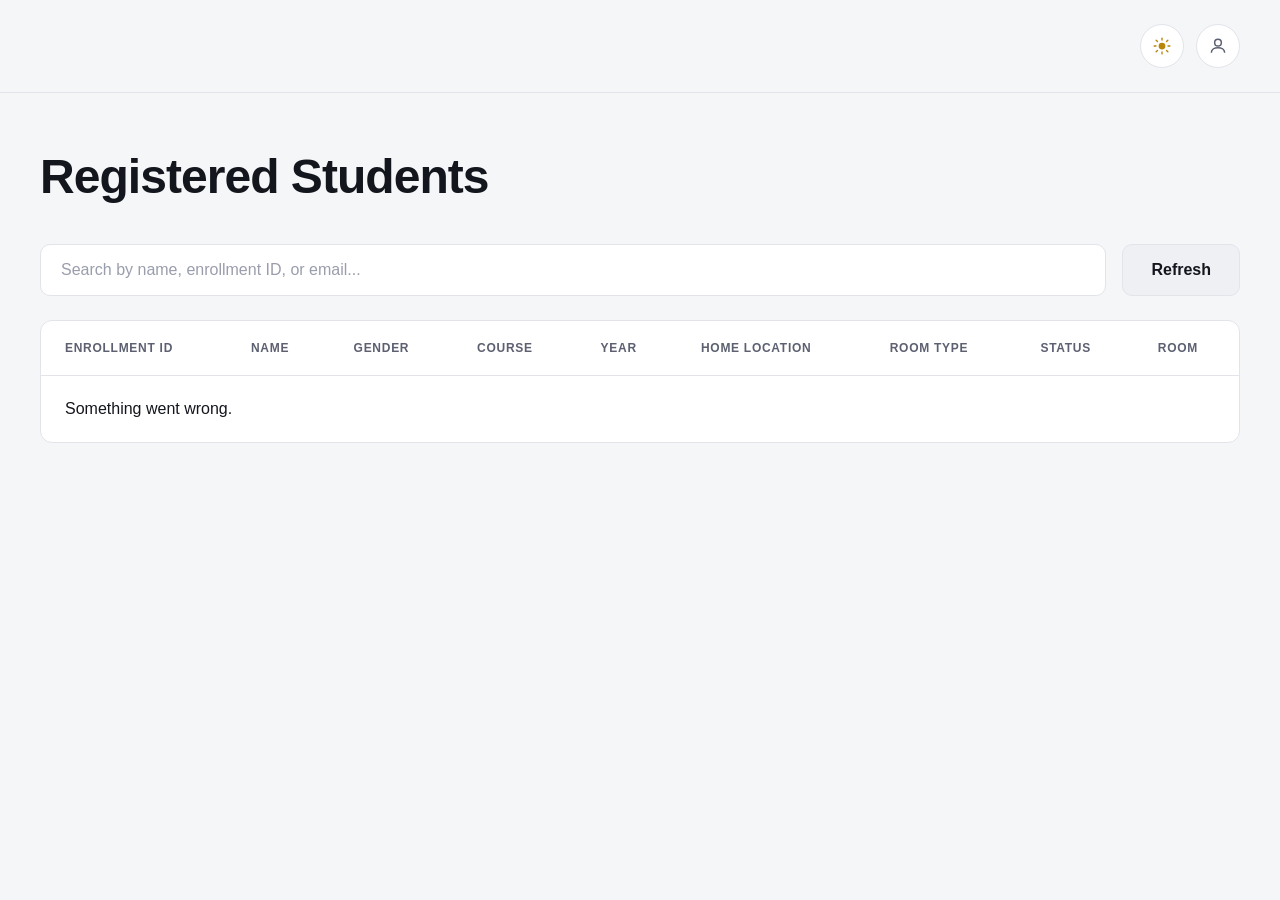
==== commit 97390a97: "Add files via upload" ====
--- a/admin-dashboard.html
+++ b/admin-dashboard.html
@@ -1,273 +1,88 @@
-<!DOCTYPE html>
-<html lang="en">
-<head>
-    <meta charset="UTF-8">
-    <meta name="viewport" content="width=device-width, initial-scale=1.0">
-    <title>Admin Dashboard - Hostel Allocation</title>
-    <link rel="stylesheet" href="style.css">
-    <link rel="stylesheet" href="admin-style.css">
-    <link rel="stylesheet" href="admin-sidebar.css">
-</head>
-<body>
-
-<div class="app-shell">
-
-    <!-- MOBILE SIDEBAR TOGGLE -->
-    <button type="button" id="sidebarToggle" class="sidebar-toggle" aria-label="Toggle sidebar" aria-expanded="false">
-        <span></span><span></span><span></span>
-    </button>
-
-    <!-- SIDEBAR -->
-    <aside class="sidebar" id="sidebar">
-
-        <div class="sidebar-brand">
-            <div class="brand-logo">HA</div>
-            <div class="brand-text">
-                <strong>Hostel Allocation</strong>
-                <span>Admin Console</span>
-            </div>
-        </div>
-
-        <nav class="sidebar-nav" id="sidebarNav">
-
-            <button type="button" class="sidebar-link active" data-view="registrations">
-                <span class="icon" aria-hidden="true">📋</span>
-                <span>Registrations</span>
-            </button>
-
-            <div class="sidebar-section-label">Developer</div>
-
-            <button type="button" class="sidebar-link" data-view="devtools">
-                <span class="icon" aria-hidden="true">🛠️</span>
-                <span>Dev Tools</span>
-            </button>
-
-        </nav>
-
-        <div class="sidebar-footer">
-            <span class="sidebar-footer-label">v1.0 · Admin Console</span>
-        </div>
-
-    </aside>
-
-    <!-- BACKDROP for mobile sidebar -->
-    <div class="sidebar-backdrop" id="sidebarBackdrop"></div>
-
-    <div class="portal-container">
-
-        <!-- NAVBAR -->
-        <nav class="portal-nav">
-
-            <div class="brand navbar-brand-mobile-hidden">
-                <div class="brand-logo">HA</div>
-                <div class="brand-text">
-                    <strong>Hostel Allocation</strong>
-                    <span>Admin Console</span>
-                </div>
-            </div>
-
-            <div class="nav-actions">
-
-                <button id="themeToggle" class="theme-toggle" type="button" aria-label="Toggle theme" title="Toggle theme">
-                    <span id="themeIcon" aria-hidden="true">☀️</span>
-                </button>
-
-                <div class="user-menu" id="userMenu">
-
-                    <button class="user-menu-btn" id="userMenuBtn" type="button" aria-label="Open account menu" aria-expanded="false" aria-haspopup="true">
-                        <span class="user-avatar">
-                            <svg viewBox="0 0 48 48" aria-hidden="true">
-                                <circle cx="24" cy="17" r="8"/>
-                                <path d="M8 40c1.8-8.1 7.7-12 16-12s14.2 3.9 16 12"/>
-                            </svg>
-                        </span>
-                    </button>
-
-                    <div class="user-dropdown" id="userDropdown" role="menu" aria-hidden="true">
-
-                        <div class="dropdown-account">
-                            <span class="dropdown-avatar">
-                                <svg viewBox="0 0 48 48" aria-hidden="true">
-                                    <circle cx="24" cy="17" r="8"/>
-                                    <path d="M8 40c1.8-8.1 7.7-12 16-12s14.2 3.9 16 12"/>
-                                </svg>
-                            </span>
-                            <div class="dropdown-account-info">
-                                <strong id="dropdownAdminName">Admin</strong>
-                                <span>Administrator</span>
-                            </div>
-                        </div>
-
-                        <div class="dropdown-divider"></div>
-
-                        <button type="button" id="dropdownLogoutBtn" class="dropdown-logout" role="menuitem">
-                            <span class="logout-icon">
-                                <svg viewBox="0 0 24 24" aria-hidden="true">
-                                    <path d="M9 5H5v14h4"/>
-                                    <path d="M14 8l4 4-4 4"/>
-                                    <path d="M18 12H9"/>
-                                </svg>
-                            </span>
-                            <span class="logout-text">Logout</span>
-                        </button>
-
-                    </div>
-
-                </div>
-
-            </div>
-
-        </nav>
-
-        <main class="portal-main admin-main">
-
-            <!-- ================= REGISTRATIONS VIEW ================= -->
-            <div class="sidebar-view" id="viewRegistrations">
-
-                <div class="welcome-section">
-                    <div>
-                        <h1>Registered Students</h1>
-                        <p>Everyone who has submitted their hostel registration.</p>
-                    </div>
-                </div>
-
-                <!-- TABS -->
-                <div class="admin-tabs" role="tablist">
-                    <button type="button" class="admin-tab active" id="tabAllBtn" role="tab" aria-selected="true">
-                        All Registrations
-                    </button>
-                    <button type="button" class="admin-tab" id="tabPriorityBtn" role="tab" aria-selected="false">
-                        Priority List
-                    </button>
-                </div>
-
-                <!-- ALL REGISTRATIONS TAB -->
-                <div class="admin-tab-panel" id="tabAllPanel">
-
-                    <div class="admin-toolbar">
-                        <input type="text" id="regSearch" class="admin-search" placeholder="Search by name, enrollment ID, or email...">
-                        <button id="refreshRegBtn" class="admin-btn secondary">Refresh</button>
-                    </div>
-
-                    <div class="admin-table-wrap">
-                        <table class="admin-table" id="regTable">
-                            <thead>
-                                <tr>
-                                    <th>Enrollment ID</th>
-                                    <th>Name</th>
-                                    <th>Gender</th>
-                                    <th>Course</th>
-                                    <th>Year</th>
-                                    <th>Home Location</th>
-                                    <th>Room Type</th>
-                                    <th>Status</th>
-                                    <th>Room</th>
-                                </tr>
-                            </thead>
-                            <tbody id="regTableBody"></tbody>
-                        </table>
-                    </div>
-
-                </div>
-
-                <!-- PRIORITY LIST TAB -->
-                <div class="admin-tab-panel" id="tabPriorityPanel" hidden>
-
-                    <div class="admin-toolbar">
-                        <input type="text" id="prioritySearch" class="admin-search" placeholder="Search by name, enrollment ID, or email...">
-                        <button id="refreshPriorityBtn" class="admin-btn secondary">Refresh</button>
-                    </div>
-
-                    <div class="admin-table-wrap">
-                        <table class="admin-table" id="priorityTable">
-                            <thead>
-                                <tr>
-                                    <th>S.No</th>
-                                    <th>Priority</th>
-                                    <th>Enrollment ID</th>
-                                    <th>Name</th>
-                                    <th>Gender</th>
-                                    <th>Course</th>
-                                    <th>Year</th>
-                                    <th>Home Location</th>
-                                    <th>Room Type</th>
-                                    <th>Status</th>
-                                    <th>Room</th>
-                                </tr>
-                            </thead>
-                            <tbody id="priorityTableBody"></tbody>
-                        </table>
-                    </div>
-
-                </div>
-
-            </div>
-
-            <!-- ================= DEV TOOLS VIEW ================= -->
-            <div class="sidebar-view" id="viewDevTools" hidden>
-
-                <div class="welcome-section">
-                    <div>
-                        <h1>Dev Tools</h1>
-                        <p>Seed sample data locally to test tables, search, and priority sorting.</p>
-                    </div>
-                </div>
-
-                <section class="devtools-panel">
-
-                    <div class="devtools-banner">
-                        <strong>Local only.</strong>
-                        Seeded rows live only in this browser tab and are never sent to your Google Sheet / API. Refreshing the page clears them.
-                    </div>
-
-                    <div class="devtools-stats">
-                        <div class="stat-box">
-                            <span class="stat-value" id="statTotal">0</span>
-                            <span class="stat-label">Total Rows</span>
-                        </div>
-                        <div class="stat-box">
-                            <span class="stat-value" id="statReal">0</span>
-                            <span class="stat-label">Real Rows</span>
-                        </div>
-                        <div class="stat-box">
-                            <span class="stat-value" id="statSeeded">0</span>
-                            <span class="stat-label">Seeded Rows</span>
-                        </div>
-                    </div>
-
-                    <div class="devtools-card">
-                        <h2>Seed Fake Registrations</h2>
-                        <p class="devtools-hint">Generates random students across Delhi / Outside Delhi / International, with mixed statuses and room types, so you can test the priority list and search right away.</p>
-
-                        <div class="devtools-form-row">
-                            <label for="seedCount">Number of records</label>
-                            <input type="number" id="seedCount" min="1" max="1000" value="25">
-                            <button id="seedGenerateBtn" class="admin-btn primary">Generate</button>
-                        </div>
-                    </div>
-
-                    <div class="devtools-card">
-                        <h2>Clear Data</h2>
-                        <p class="devtools-hint">Remove only the fake rows you generated, or wipe everything currently loaded in this tab.</p>
-
-                        <div class="devtools-form-row">
-                            <button id="seedClearBtn" class="admin-btn secondary">Clear Seeded Data</button>
-                            <button id="seedClearAllBtn" class="admin-btn danger">Clear All Data (local)</button>
-                        </div>
-                    </div>
-
-                </section>
-
-            </div>
-
-        </main>
-
-    </div>
-
-</div>
-
-<script src="admin-dashboard.js"></script>
-<script src="admin-sidebar.js"></script>
-<script src="admin-devtools.js"></script>
-</body>
+<!DOCTYPE html>
+<html lang="en">
+<head>
+<meta charset="UTF-8">
+<title>Registered Students</title>
+<link rel="stylesheet" href="admin-dashboard.css">
+</head>
+<body>
+
+  <div class="topbar">
+    <button class="icon-btn" id="themeBtn" aria-label="Toggle theme">
+      <svg id="themeIcon" width="18" height="18" viewBox="0 0 24 24" fill="none">
+        <path d="M21 12.79A9 9 0 1 1 11.21 3 7 7 0 0 0 21 12.79Z" fill="var(--moon-fill)"/>
+      </svg>
+    </button>
+    <div class="account-wrapper">
+      <button class="icon-btn" id="accountBtn" aria-label="Account" aria-haspopup="true" aria-expanded="false">
+        <svg width="20" height="20" viewBox="0 0 24 24" fill="none" stroke="var(--user-stroke)" stroke-width="1.8">
+          <circle cx="12" cy="8" r="4"/>
+          <path d="M4 20c0-4 4-6 8-6s8 2 8 6"/>
+        </svg>
+      </button>
+
+      <div class="account-dropdown" id="accountDropdown">
+        <div class="account-dropdown-header">
+          <div class="account-avatar">
+            <svg width="22" height="22" viewBox="0 0 24 24" fill="none" stroke="var(--user-stroke)" stroke-width="1.8">
+              <circle cx="12" cy="8" r="4"/>
+              <path d="M4 20c0-4 4-6 8-6s8 2 8 6"/>
+            </svg>
+          </div>
+          <div class="account-info">
+            <span class="account-name">Admin</span>
+            <span class="account-id" id="accountId">ID: —</span>
+          </div>
+        </div>
+
+        <hr class="account-divider">
+
+        <div class="account-menu">
+          <button class="account-menu-item logout" id="logoutBtn">
+            <svg width="18" height="18" viewBox="0 0 24 24" fill="none" stroke="currentColor" stroke-width="1.8" stroke-linecap="round" stroke-linejoin="round">
+              <path d="M9 21H5a2 2 0 0 1-2-2V5a2 2 0 0 1 2-2h4"/>
+              <path d="M16 17l5-5-5-5"/>
+              <path d="M21 12H9"/>
+            </svg>
+            <span>Logout</span>
+          </button>
+        </div>
+      </div>
+    </div>
+  </div>
+
+  <main class="page">
+    <h1>Registered Students</h1>
+
+    <div class="controls">
+      <input class="search-input" type="text" placeholder="Search by name, enrollment ID, or email...">
+      <button class="refresh-btn" id="refreshBtn">Refresh</button>
+    </div>
+
+    <div class="table-wrapper">
+      <table>
+        <thead>
+          <tr>
+            <th>Enrollment ID</th>
+            <th>Name</th>
+            <th>Gender</th>
+            <th>Course</th>
+            <th>Year</th>
+            <th>Home Location</th>
+            <th>Room Type</th>
+            <th>Status</th>
+            <th>Room</th>
+          </tr>
+        </thead>
+        <tbody id="tableBody">
+          <tr class="error-row">
+            <td colspan="9">Something went wrong.</td>
+          </tr>
+        </tbody>
+      </table>
+    </div>
+  </main>
+
+  <script src="admin-dashboard.js"></script>
+</body>
 </html>
--- a/admin-dashboard.css
+++ b/admin-dashboard.css
@@ -0,0 +1,280 @@
+:root,
+[data-theme="dark"] {
+  --bg: #0b0d12;
+  --panel: #14161d;
+  --panel-border: #262a35;
+  --text-primary: #f2f3f5;
+  --text-muted: #8b8f9c;
+  --text-faint: #5c6070;
+  --icon-btn-bg: #1a1c24;
+  --refresh-bg: #1c1f28;
+  --refresh-bg-hover: #22252f;
+  --moon-fill: #f2c94c;
+  --user-stroke: #c7c9d1;
+  --dropdown-bg: #14161d;
+  --dropdown-border: #262a35;
+  --dropdown-divider: #262a35;
+  --dropdown-hover: #1c1f28;
+  --logout-color: #e39898;
+  --shield-color: #f2f3f5;
+}
+
+[data-theme="light"] {
+  --bg: #f5f6f8;
+  --panel: #ffffff;
+  --panel-border: #e2e4ea;
+  --text-primary: #14161d;
+  --text-muted: #5c6070;
+  --text-faint: #9a9dab;
+  --icon-btn-bg: #ffffff;
+  --refresh-bg: #eef0f4;
+  --refresh-bg-hover: #e2e4ea;
+  --moon-fill: #b8860b;
+  --user-stroke: #5c6070;
+  --dropdown-bg: #ffffff;
+  --dropdown-border: #e2e4ea;
+  --dropdown-divider: #e2e4ea;
+  --dropdown-hover: #f5f6f8;
+  --logout-color: #c75c5c;
+  --shield-color: #14161d;
+}
+
+* { box-sizing: border-box; }
+
+body {
+  margin: 0;
+  background: var(--bg);
+  font-family: -apple-system, BlinkMacSystemFont, "Segoe UI", Roboto, Helvetica, Arial, sans-serif;
+  color: var(--text-primary);
+  min-height: 100vh;
+  transition: background 0.2s ease, color 0.2s ease;
+}
+
+/* Top nav */
+.topbar {
+  position: relative;
+  display: flex;
+  justify-content: flex-end;
+  align-items: center;
+  gap: 12px;
+  padding: 24px 40px;
+  border-bottom: 1px solid var(--panel-border);
+}
+
+.account-wrapper {
+  position: relative;
+}
+
+.icon-btn {
+  width: 44px;
+  height: 44px;
+  border-radius: 50%;
+  background: var(--icon-btn-bg);
+  border: 1px solid var(--panel-border);
+  display: flex;
+  align-items: center;
+  justify-content: center;
+  cursor: pointer;
+  transition: background 0.2s ease, border-color 0.2s ease;
+}
+
+.icon-btn svg { display: block; }
+
+/* Account dropdown */
+.account-dropdown {
+  position: absolute;
+  top: calc(100% + 12px);
+  right: 0;
+  width: 280px;
+  background: var(--dropdown-bg);
+  border: 1px solid var(--dropdown-border);
+  border-radius: 16px;
+  padding: 20px;
+  box-shadow: 0 12px 32px rgba(0, 0, 0, 0.35);
+  z-index: 50;
+  opacity: 0;
+  transform: translateY(-6px);
+  pointer-events: none;
+  transition: opacity 0.15s ease, transform 0.15s ease;
+}
+
+.account-dropdown.open {
+  opacity: 1;
+  transform: translateY(0);
+  pointer-events: auto;
+}
+
+.account-dropdown-header {
+  display: flex;
+  align-items: center;
+  gap: 14px;
+}
+
+.account-avatar {
+  width: 48px;
+  height: 48px;
+  border-radius: 50%;
+  background: var(--icon-btn-bg);
+  border: 1px solid var(--panel-border);
+  display: flex;
+  align-items: center;
+  justify-content: center;
+  flex-shrink: 0;
+}
+
+.account-info {
+  display: flex;
+  flex-direction: column;
+  gap: 2px;
+}
+
+.account-name {
+  font-size: 16px;
+  font-weight: 700;
+  color: var(--text-primary);
+}
+
+.account-id {
+  font-size: 13px;
+  color: var(--text-muted);
+}
+
+.account-divider {
+  border: none;
+  border-top: 1px solid var(--dropdown-divider);
+  margin: 18px 0;
+}
+
+.account-menu {
+  display: flex;
+  flex-direction: column;
+  gap: 4px;
+}
+
+.account-menu-item {
+  display: flex;
+  align-items: center;
+  gap: 12px;
+  background: none;
+  border: none;
+  padding: 10px 8px;
+  border-radius: 8px;
+  font-size: 15px;
+  font-weight: 500;
+  color: var(--text-primary);
+  cursor: pointer;
+  text-align: left;
+  width: 100%;
+}
+
+.account-menu-item:hover {
+  background: var(--dropdown-hover);
+}
+
+.account-menu-item svg {
+  flex-shrink: 0;
+}
+
+.account-menu-item.logout {
+  color: var(--logout-color);
+}
+
+/* Page content */
+.page {
+  max-width: 1400px;
+  margin: 0 auto;
+  padding: 56px 40px;
+}
+
+h1 {
+  font-size: 48px;
+  font-weight: 800;
+  letter-spacing: -0.02em;
+  margin: 0 0 40px 0;
+}
+
+.controls {
+  display: flex;
+  gap: 16px;
+  margin-bottom: 24px;
+}
+
+.search-input {
+  flex: 1;
+  background: var(--panel);
+  border: 1px solid var(--panel-border);
+  border-radius: 10px;
+  padding: 16px 20px;
+  color: var(--text-primary);
+  font-size: 16px;
+  transition: background 0.2s ease, border-color 0.2s ease;
+}
+
+.search-input::placeholder {
+  color: var(--text-faint);
+}
+
+.search-input:focus {
+  outline: 2px solid #3b82f6;
+  outline-offset: 1px;
+}
+
+.refresh-btn {
+  background: var(--refresh-bg);
+  border: 1px solid var(--panel-border);
+  border-radius: 10px;
+  padding: 0 28px;
+  color: var(--text-primary);
+  font-size: 16px;
+  font-weight: 600;
+  cursor: pointer;
+  white-space: nowrap;
+  transition: background 0.2s ease;
+}
+
+.refresh-btn:hover {
+  background: var(--refresh-bg-hover);
+}
+
+/* Table */
+.table-wrapper {
+  background: var(--panel);
+  border: 1px solid var(--panel-border);
+  border-radius: 12px;
+  overflow: hidden;
+  transition: background 0.2s ease, border-color 0.2s ease;
+}
+
+table {
+  width: 100%;
+  border-collapse: collapse;
+}
+
+thead th {
+  text-align: left;
+  font-size: 12px;
+  font-weight: 700;
+  letter-spacing: 0.06em;
+  text-transform: uppercase;
+  color: var(--text-muted);
+  padding: 20px 24px;
+  border-bottom: 1px solid var(--panel-border);
+  white-space: nowrap;
+}
+
+tbody td {
+  padding: 24px;
+  font-size: 16px;
+  color: var(--text-primary);
+}
+
+.error-row td {
+  color: var(--text-primary);
+}
+
+@media (max-width: 900px) {
+  .page { padding: 32px 20px; }
+  h1 { font-size: 34px; }
+  .controls { flex-direction: column; }
+  table { display: block; overflow-x: auto; }
+}
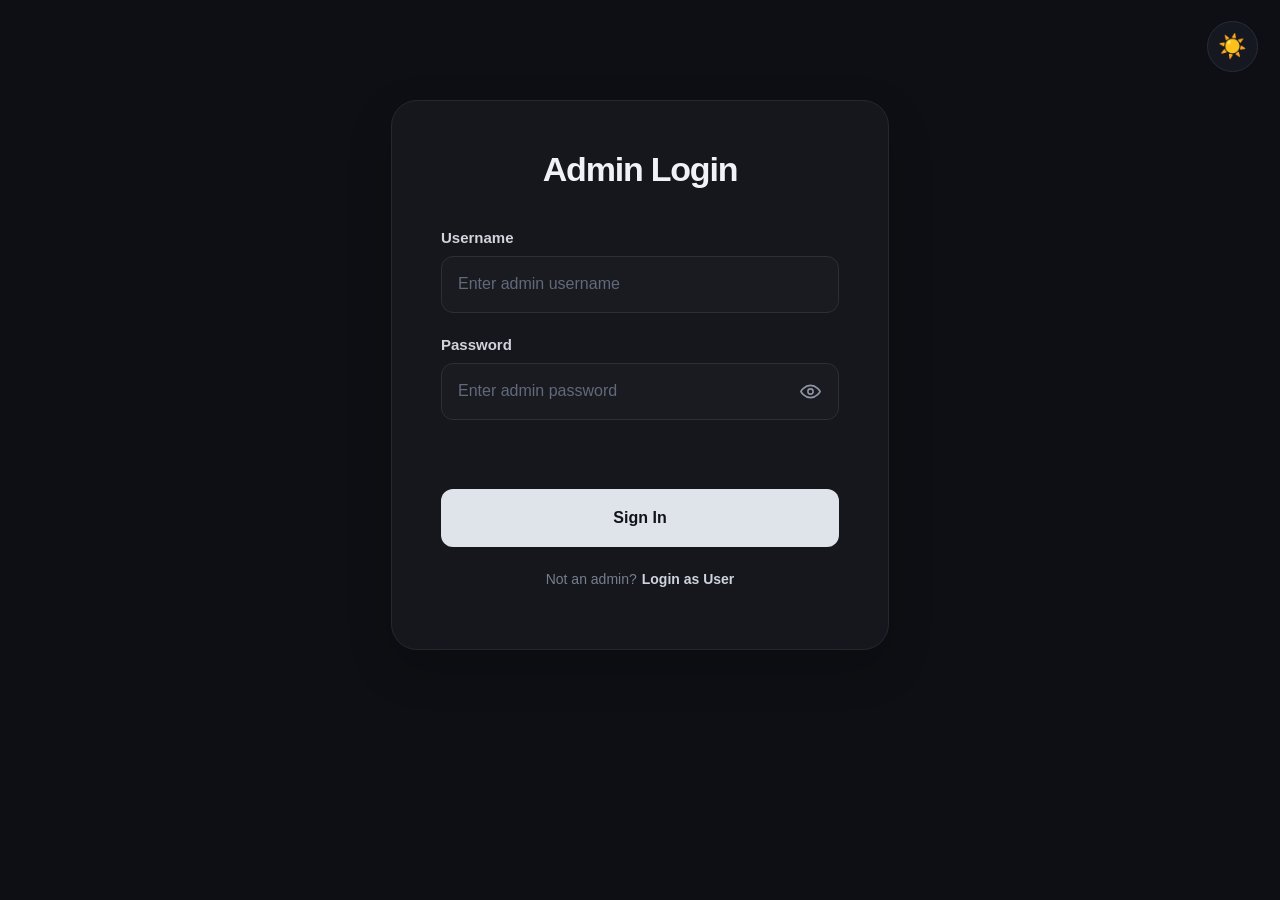
==== commit 0c277098: "Update admin-dashboard.html" ====
--- a/admin-dashboard.html
+++ b/admin-dashboard.html
@@ -2,66 +2,240 @@
 <html lang="en">
 <head>
 <meta charset="UTF-8">
-<title>Registered Students</title>
+<meta name="viewport" content="width=device-width, initial-scale=1.0">
+<title>Admin Dashboard | Student Portal</title>
 <link rel="stylesheet" href="admin-dashboard.css">
 </head>
+
 <body>
 
-  <div class="topbar">
-    <button class="icon-btn" id="themeBtn" aria-label="Toggle theme">
-      <svg id="themeIcon" width="18" height="18" viewBox="0 0 24 24" fill="none">
-        <path d="M21 12.79A9 9 0 1 1 11.21 3 7 7 0 0 0 21 12.79Z" fill="var(--moon-fill)"/>
+<!-- ============================================================
+     SIDEBAR
+============================================================ -->
+
+<aside class="sidebar" id="sidebar">
+
+  <div class="sidebar-brand">
+    <div class="brand-mark">SP</div>
+    <div class="brand-text">
+      <strong>Student Portal</strong>
+      <span>Administration</span>
+    </div>
+  </div>
+
+  <nav class="sidebar-nav">
+
+    <button class="sidebar-item active" data-section="students">
+      <svg width="20" height="20" viewBox="0 0 24 24"
+           fill="none" stroke="currentColor" stroke-width="1.8"
+           stroke-linecap="round" stroke-linejoin="round">
+        <path d="M16 21v-2a4 4 0 0 0-4-4H6a4 4 0 0 0-4 4v2"/>
+        <circle cx="9" cy="7" r="4"/>
+        <path d="M22 21v-2a4 4 0 0 0-3-3.87"/>
+        <path d="M16 3.13a4 4 0 0 1 0 7.75"/>
       </svg>
+      <span>Registered Students</span>
     </button>
+
+    <button class="sidebar-item" data-section="allocation">
+      <svg width="20" height="20" viewBox="0 0 24 24"
+           fill="none" stroke="currentColor" stroke-width="1.8"
+           stroke-linecap="round" stroke-linejoin="round">
+        <path d="M8 6h13"/>
+        <path d="M8 12h13"/>
+        <path d="M8 18h13"/>
+        <path d="M3 6h.01"/>
+        <path d="M3 12h.01"/>
+        <path d="M3 18h.01"/>
+      </svg>
+      <span>Allocation</span>
+    </button>
+
+  </nav>
+
+</aside>
+
+
+<!-- ============================================================
+     TOP BAR
+============================================================ -->
+
+<div class="topbar">
+
+  <button class="sidebar-toggle icon-btn"
+          id="sidebarToggle"
+          aria-label="Toggle sidebar">
+
+    <svg width="20" height="20"
+         viewBox="0 0 24 24"
+         fill="none"
+         stroke="currentColor"
+         stroke-width="1.8"
+         stroke-linecap="round">
+
+      <line x1="4" y1="6" x2="20" y2="6"/>
+      <line x1="4" y1="12" x2="20" y2="12"/>
+      <line x1="4" y1="18" x2="20" y2="18"/>
+
+    </svg>
+
+  </button>
+
+
+  <div class="topbar-actions">
+
+    <!-- Theme -->
+
+    <button class="icon-btn"
+            id="themeBtn"
+            aria-label="Toggle theme">
+
+      <svg id="themeIcon"
+           width="18"
+           height="18"
+           viewBox="0 0 24 24"
+           fill="none">
+
+        <path
+          d="M21 12.79A9 9 0 1 1 11.21 3
+             7 7 0 0 0 21 12.79Z"
+          fill="var(--moon-fill)"/>
+
+      </svg>
+
+    </button>
+
+
+    <!-- Account -->
+
     <div class="account-wrapper">
-      <button class="icon-btn" id="accountBtn" aria-label="Account" aria-haspopup="true" aria-expanded="false">
-        <svg width="20" height="20" viewBox="0 0 24 24" fill="none" stroke="var(--user-stroke)" stroke-width="1.8">
+
+      <button class="icon-btn"
+              id="accountBtn"
+              aria-label="Account"
+              aria-haspopup="true"
+              aria-expanded="false">
+
+        <svg width="20"
+             height="20"
+             viewBox="0 0 24 24"
+             fill="none"
+             stroke="var(--user-stroke)"
+             stroke-width="1.8">
+
           <circle cx="12" cy="8" r="4"/>
           <path d="M4 20c0-4 4-6 8-6s8 2 8 6"/>
+
         </svg>
-      </button>
+
+      </button>
+
 
       <div class="account-dropdown" id="accountDropdown">
+
         <div class="account-dropdown-header">
+
           <div class="account-avatar">
-            <svg width="22" height="22" viewBox="0 0 24 24" fill="none" stroke="var(--user-stroke)" stroke-width="1.8">
+
+            <svg width="22"
+                 height="22"
+                 viewBox="0 0 24 24"
+                 fill="none"
+                 stroke="var(--user-stroke)"
+                 stroke-width="1.8">
+
               <circle cx="12" cy="8" r="4"/>
               <path d="M4 20c0-4 4-6 8-6s8 2 8 6"/>
+
             </svg>
+
           </div>
+
           <div class="account-info">
+
             <span class="account-name">Admin</span>
             <span class="account-id" id="accountId">ID: —</span>
+
           </div>
+
         </div>
 
         <hr class="account-divider">
 
         <div class="account-menu">
-          <button class="account-menu-item logout" id="logoutBtn">
-            <svg width="18" height="18" viewBox="0 0 24 24" fill="none" stroke="currentColor" stroke-width="1.8" stroke-linecap="round" stroke-linejoin="round">
+
+          <button class="account-menu-item logout"
+                  id="logoutBtn">
+
+            <svg width="18"
+                 height="18"
+                 viewBox="0 0 24 24"
+                 fill="none"
+                 stroke="currentColor"
+                 stroke-width="1.8"
+                 stroke-linecap="round"
+                 stroke-linejoin="round">
+
               <path d="M9 21H5a2 2 0 0 1-2-2V5a2 2 0 0 1 2-2h4"/>
               <path d="M16 17l5-5-5-5"/>
               <path d="M21 12H9"/>
+
             </svg>
+
             <span>Logout</span>
+
           </button>
+
         </div>
+
       </div>
-    </div>
+
+    </div>
+
   </div>
 
-  <main class="page">
+</div>
+
+
+<!-- ============================================================
+     MAIN CONTENT
+============================================================ -->
+
+<main class="page">
+
+
+  <!-- ==========================================================
+       REGISTERED STUDENTS
+  =========================================================== -->
+
+  <section class="dashboard-section active"
+           id="studentsSection">
+
     <h1>Registered Students</h1>
 
     <div class="controls">
-      <input class="search-input" type="text" placeholder="Search by name, enrollment ID, or email...">
-      <button class="refresh-btn" id="refreshBtn">Refresh</button>
-    </div>
+
+      <input
+        class="search-input"
+        id="studentSearchInput"
+        type="text"
+        placeholder="Search by name, enrollment ID, or email..."
+      >
+
+      <button class="refresh-btn"
+              id="refreshBtn">
+        Refresh
+      </button>
+
+    </div>
+
 
     <div class="table-wrapper">
+
       <table>
+
         <thead>
+
           <tr>
             <th>Enrollment ID</th>
             <th>Name</th>
@@ -73,16 +247,135 @@
             <th>Status</th>
             <th>Room</th>
           </tr>
+
         </thead>
+
         <tbody id="tableBody">
+
           <tr class="error-row">
-            <td colspan="9">Something went wrong.</td>
+
+            <td colspan="9">
+              Something went wrong.
+            </td>
+
           </tr>
+
         </tbody>
+
       </table>
-    </div>
-  </main>
-
-  <script src="admin-dashboard.js"></script>
+
+    </div>
+
+  </section>
+
+
+  <!-- ==========================================================
+       ALLOCATION
+  =========================================================== -->
+
+  <section class="dashboard-section"
+           id="allocationSection">
+
+    <div class="allocation-header">
+
+      <h1>Priority List</h1>
+
+      <p>
+        Manage student allocation priority by dragging rows.
+      </p>
+
+    </div>
+
+
+    <!-- Controls -->
+
+    <div class="allocation-controls">
+
+      <input
+        class="allocation-search"
+        id="allocationSearch"
+        type="text"
+        placeholder="Search by name, enrollment ID, or email..."
+      >
+
+
+      <button
+        class="allocation-btn"
+        id="editPriorityBtn">
+
+        Edit Priority
+
+      </button>
+
+
+      <button
+        class="allocation-btn"
+        id="allocationRefreshBtn">
+
+        Refresh
+
+      </button>
+
+
+      <button
+        class="allocate-all-btn"
+        id="allocateAllBtn">
+
+        Allocate All
+
+      </button>
+
+    </div>
+
+
+    <!-- Priority Table -->
+
+    <div class="allocation-table-wrapper">
+
+      <table class="allocation-table">
+
+        <thead>
+
+          <tr>
+
+            <th>Priority</th>
+            <th>Enrollment ID</th>
+            <th>Name</th>
+            <th>Gender</th>
+            <th>Course</th>
+            <th>Year</th>
+            <th>Home Location</th>
+            <th>Room Type</th>
+            <th>Status</th>
+            <th>Room</th>
+
+          </tr>
+
+        </thead>
+
+
+        <tbody id="allocationTableBody">
+
+          <tr class="empty-row">
+
+            <td colspan="10">
+              No registrations match.
+            </td>
+
+          </tr>
+
+        </tbody>
+
+      </table>
+
+    </div>
+
+  </section>
+
+</main>
+
+
+<script src="admin-dashboard.js"></script>
+
 </body>
-</html>+</html>
